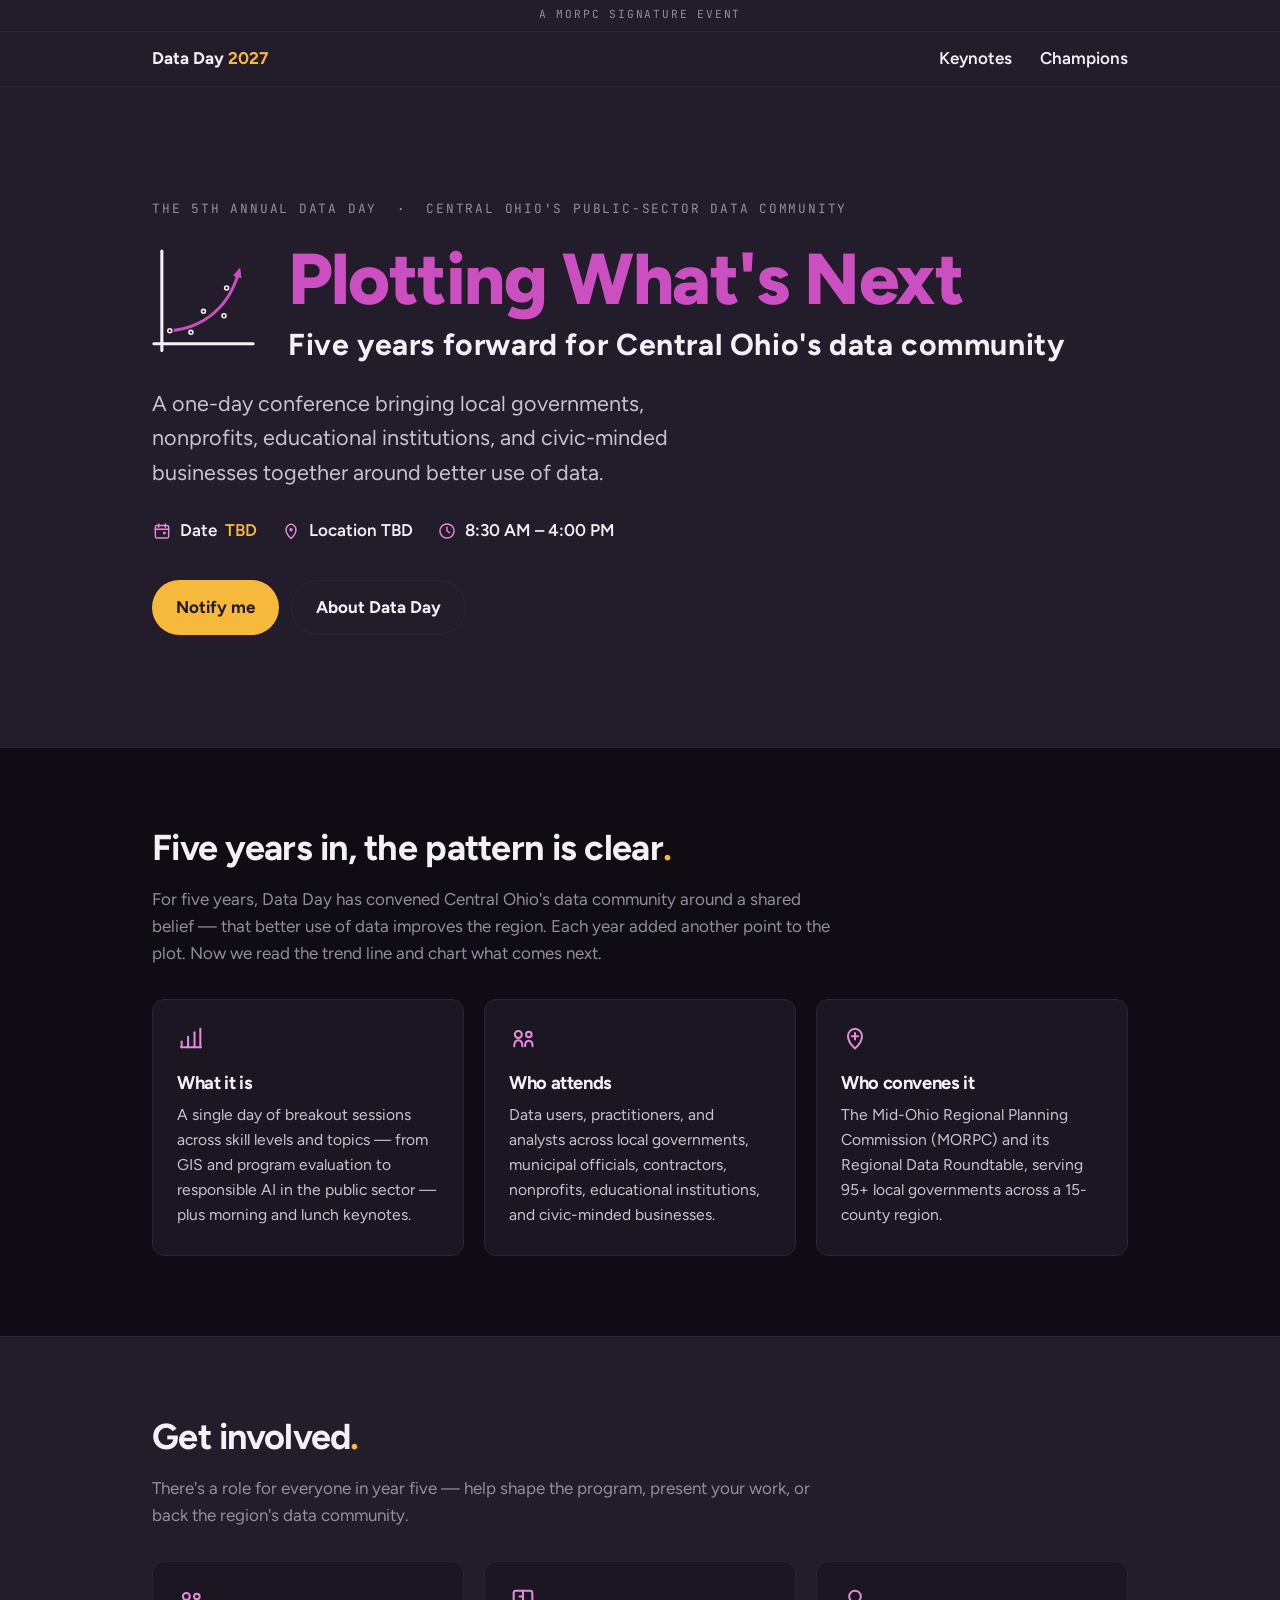
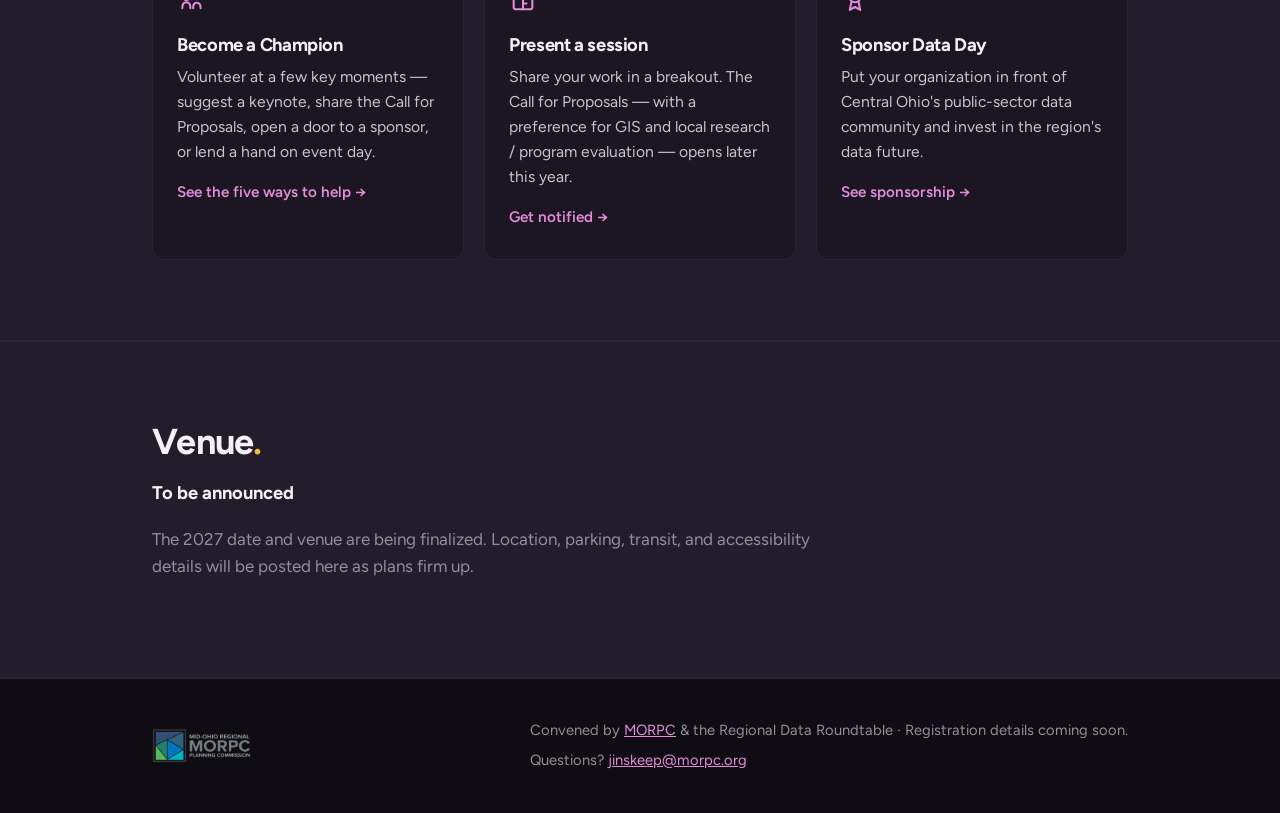
==== docs/index.html @ 584846cb "Add Sponsors page to the website New docs/sponsors.html: why sponsor, a "packages being finalized" c" ====
<!DOCTYPE html>
<html lang="en">
<head>
  <meta charset="utf-8">
  <meta name="viewport" content="width=device-width, initial-scale=1">
  <title>Data Day 2027 — Plotting What's Next</title>
  <meta name="description" content="Data Day 2027: the 5th annual conference for Central Ohio's public-sector data community. Date and venue to be announced. Convened by MORPC and the Regional Data Roundtable.">
  <meta name="theme-color" content="#221C2B">
  <link rel="icon" href="assets/favicon.svg" type="image/svg+xml">

  <!-- Open Graph (image TBD — swap in the save-the-date graphic once built) -->
  <meta property="og:type" content="website">
  <meta property="og:title" content="Data Day 2027 — Plotting What's Next">
  <meta property="og:description" content="The 5th annual Data Day. Date & venue to be announced.">

  <link rel="preconnect" href="https://fonts.googleapis.com">
  <link rel="preconnect" href="https://fonts.gstatic.com" crossorigin>
  <link href="https://fonts.googleapis.com/css2?family=Figtree:wght@400;500;600;700;800&family=JetBrains+Mono:wght@400;500&display=swap" rel="stylesheet">
  <link rel="stylesheet" href="styles.css">
</head>
<body>
  <a class="skip-link" href="#about">Skip to content</a>

  <!-- MORPC signature strip -->
  <div class="sig-strip">
    <div class="wrap">
      <a href="https://www.morpc.org" target="_blank" rel="noopener">A MORPC Signature Event</a>
    </div>
  </div>

  <!-- ============================ TOP NAV ============================ -->
  <header class="topbar">
    <div class="wrap">
      <a class="topbar__brand" href="index.html">
        <span>Data Day <b>2027</b></span>
      </a>
      <nav class="topbar__nav" aria-label="Primary">
        <a href="keynote.html">Keynotes</a>
        <a href="champions.html">Champions</a>
      </nav>
    </div>
  </header>

  <!-- ============================ HERO ============================ -->
  <header class="hero">
    <div class="wrap">
      <p class="eyebrow">The 5th Annual Data Day &nbsp;·&nbsp; Central Ohio's public-sector data community</p>

      <div class="hero__lockup">
      <!-- Trend Mark (white axes + magenta arrow) -->
      <svg class="hero__mark" viewBox="165 113 490 490" role="img" aria-label="Data Day trend mark" style="color:#F5F0F7">
        <path d="M 173.99191,559.10665 H 641.5168" fill="none" stroke="currentColor" stroke-width="14.4" stroke-linecap="round"/>
        <path d="m 211.37723,123.12357 v 467.5249" fill="none" stroke="currentColor" stroke-width="14.4" stroke-linecap="round"/>
        <circle cx="248.69173" cy="498.01663" r="9.2476263" fill="none" stroke="currentColor" stroke-width="7.42475"/>
        <circle cx="348.375" cy="505.53125" r="9.2476263" fill="none" stroke="currentColor" stroke-width="7.42475"/>
        <circle cx="407.53125" cy="406.77148" r="9.2476263" fill="none" stroke="currentColor" stroke-width="7.42475"/>
        <circle cx="504.25195" cy="427.41211" r="9.2476263" fill="none" stroke="currentColor" stroke-width="7.42475"/>
        <circle cx="516.61914" cy="296.58984" r="9.2476263" fill="none" stroke="currentColor" stroke-width="7.42475"/>
        <path transform="translate(0.13638047,-0.05627852)" fill="#CB4FC0" d="M 576.82651 204.18714 A 3.6003599 3.6003599 0 0 0 575.09799 205.31214 L 549.66245 235.31018 A 3.6003599 3.6003599 0 0 0 551.37534 241.08558 L 559.21909 243.43714 C 519.67073 364.08588 444.71797 425.09234 378.71128 456.52893 C 328.57672 480.40621 284.06451 486.94206 264.28354 488.74183 C 266.26284 491.02009 267.46909 493.9852 267.46909 497.21253 C 267.46909 499.28394 266.97063 501.24655 266.09214 502.98987 C 287.35294 500.99257 333.42188 494.04738 384.90268 469.52893 C 453.71797 436.75471 532.23539 372.19244 573.01206 247.56995 L 581.1937 250.02308 A 3.6003599 3.6003599 0 0 0 585.80503 246.17151 L 581.42026 207.23792 A 3.6003599 3.6003599 0 0 0 578.89096 204.1969 A 3.6003599 3.6003599 0 0 0 576.82651 204.18714 z"/>
      </svg>

      <h1>Plotting What's Next<span class="sub">Five years forward for Central Ohio's data community</span></h1>
      </div>

      <p class="lede">A one-day conference bringing local governments, nonprofits, educational institutions, and civic-minded businesses together around better use of data.</p>

      <ul class="facts">
        <li>
          <svg viewBox="0 0 24 24" fill="none" stroke="currentColor" stroke-width="1.75" stroke-linecap="round" stroke-linejoin="round" aria-hidden="true">
            <rect x="4" y="5.5" width="16" height="15" rx="2"/><path d="M4 10H20"/><path d="M8 3.5V7.5"/><path d="M16 3.5V7.5"/><rect x="13.3" y="13" width="3" height="3" rx="0.6" fill="currentColor" stroke="none"/>
          </svg>
          Date <span class="num">TBD</span>
        </li>
        <li>
          <svg viewBox="0 0 24 24" fill="none" stroke="currentColor" stroke-width="1.75" stroke-linecap="round" stroke-linejoin="round" aria-hidden="true">
            <path d="M12 21C12 21 6 15.5 6 10.5C6 6.9 8.9 4 12 4C15.1 4 18 6.9 18 10.5C18 15.5 12 21 12 21Z"/><circle cx="12" cy="10.5" r="2" fill="currentColor" stroke="none"/>
          </svg>
          Location TBD
        </li>
        <li>
          <svg viewBox="0 0 24 24" fill="none" stroke="currentColor" stroke-width="1.75" stroke-linecap="round" stroke-linejoin="round" aria-hidden="true">
            <circle cx="12" cy="12" r="8.5"/><path d="M12 7.5V12L15 14"/>
          </svg>
          8:30&nbsp;AM&nbsp;–&nbsp;4:00&nbsp;PM
        </li>
      </ul>

      <div class="cta">
        <a class="btn btn-primary" href="mailto:jinskeep@morpc.org?subject=Notify%20me%20about%20Data%20Day%202027">Notify me</a>
        <a class="btn btn-ghost" href="#about">About Data Day</a>
      </div>
    </div>
  </header>

  <!-- ============================ ABOUT ============================ -->
  <section id="about">
    <div class="wrap">
      <h2>Five years in, the pattern is clear<span class="tick">.</span></h2>
      <p class="muted" style="max-width:62ch;">For five years, Data Day has convened Central Ohio's data community around a shared belief — that better use of data improves the region. Each year added another point to the plot. Now we read the trend line and chart what comes next.</p>

      <div class="grid cols-3" style="margin-top:2rem;">
        <article class="card">
          <svg viewBox="0 0 24 24" fill="none" stroke="currentColor" stroke-width="1.75" stroke-linecap="round" stroke-linejoin="round" aria-hidden="true">
            <path d="M4 20V15"/><path d="M9.5 20V11"/><path d="M15 20V7"/><path d="M20 20V4"/><path d="M3.5 20H20.5"/>
          </svg>
          <h3>What it is</h3>
          <p>A single day of breakout sessions across skill levels and topics — from GIS and program evaluation to responsible AI in the public sector — plus morning and lunch keynotes.</p>
        </article>
        <article class="card">
          <svg viewBox="0 0 24 24" fill="none" stroke="currentColor" stroke-width="1.75" stroke-linecap="round" stroke-linejoin="round" aria-hidden="true">
            <path d="M4.5 19C4.5 15.7 6 14 8 14C10 14 11.5 15.7 11.5 19"/><path d="M13.8 19C13.8 16 15.2 14.4 17 14.4C18.8 14.4 20.2 16 20.2 19"/><circle cx="8" cy="9" r="3"/><circle cx="17" cy="9" r="2.4"/>
          </svg>
          <h3>Who attends</h3>
          <p>Data users, practitioners, and analysts across local governments, municipal officials, contractors, nonprofits, educational institutions, and civic-minded businesses.</p>
        </article>
        <article class="card">
          <svg viewBox="0 0 24 24" fill="none" stroke="currentColor" stroke-width="1.75" stroke-linecap="round" stroke-linejoin="round" aria-hidden="true">
            <path d="M12 21C12 21 6 15.5 6 10.5C6 6.9 8.9 4 12 4C15.1 4 18 6.9 18 10.5C18 15.5 12 21 12 21Z"/><path d="M9.3 10.5H14.7"/><path d="M12 7.8V13.2"/>
          </svg>
          <h3>Who convenes it</h3>
          <p>The Mid-Ohio Regional Planning Commission (MORPC) and its Regional Data Roundtable, serving 95+ local governments across a 15-county region.</p>
        </article>
      </div>
    </div>
  </section>

  <!-- ============================ GET INVOLVED ============================ -->
  <section id="get-involved" class="venue">
    <div class="wrap">
      <h2>Get involved<span class="tick">.</span></h2>
      <p class="muted" style="max-width:60ch;">There's a role for everyone in year five — help shape the program, present your work, or back the region's data community.</p>

      <div class="grid cols-3" style="margin-top:2rem;">
        <a class="card card--link" href="champions.html">
          <svg viewBox="0 0 24 24" fill="none" stroke="currentColor" stroke-width="1.75" stroke-linecap="round" stroke-linejoin="round" aria-hidden="true"><path d="M4.5 19C4.5 15.7 6 14 8 14C10 14 11.5 15.7 11.5 19"/><path d="M13.8 19C13.8 16 15.2 14.4 17 14.4C18.8 14.4 20.2 16 20.2 19"/><circle cx="8" cy="9" r="3"/><circle cx="17" cy="9" r="2.4"/></svg>
          <h3>Become a Champion</h3>
          <p>Volunteer at a few key moments — suggest a keynote, share the Call for Proposals, open a door to a sponsor, or lend a hand on event day.</p>
          <span class="card__more">See the five ways to help &rarr;</span>
        </a>

        <a class="card card--link" href="mailto:jinskeep@morpc.org?subject=Data%20Day%202027%20Call%20for%20Proposals">
          <svg viewBox="0 0 24 24" fill="none" stroke="currentColor" stroke-width="1.75" stroke-linecap="round" stroke-linejoin="round" aria-hidden="true"><rect x="4" y="4" width="16" height="16" rx="2"/><path d="M12 4V20"/><path d="M9 9H12"/><path d="M12 15H15"/></svg>
          <h3>Present a session</h3>
          <p>Share your work in a breakout. The Call for Proposals — with a preference for GIS and local research / program evaluation — opens later this year.</p>
          <span class="card__more">Get notified &rarr;</span>
        </a>

        <a class="card card--link" href="sponsors.html">
          <svg viewBox="0 0 24 24" fill="none" stroke="currentColor" stroke-width="1.75" stroke-linecap="round" stroke-linejoin="round" aria-hidden="true"><path d="M9 13.5L7.5 20.5L12 18L16.5 20.5L15 13.5"/><circle cx="12" cy="9" r="5"/></svg>
          <h3>Sponsor Data Day</h3>
          <p>Put your organization in front of Central Ohio's public-sector data community and invest in the region's data future.</p>
          <span class="card__more">See sponsorship &rarr;</span>
        </a>
      </div>
    </div>
  </section>

  <!-- ============================ VENUE ============================ -->
  <section id="venue" class="venue">
    <div class="wrap">
      <h2>Venue<span class="tick">.</span></h2>
      <p style="font-weight:700; font-size:1.15rem; margin:0;">To be announced</p>
      <p class="muted" style="max-width:60ch;">The 2027 date and venue are being finalized. Location, parking, transit, and accessibility details will be posted here as plans firm up.</p>
    </div>
  </section>

  <!-- ============================ FOOTER ============================ -->
  <footer>
    <div class="wrap">
      <a class="footer__morpc" href="https://www.morpc.org" target="_blank" rel="noopener" aria-label="Mid-Ohio Regional Planning Commission — morpc.org (opens in a new tab)">
        <img src="assets/morpc-logo.png" alt="Mid-Ohio Regional Planning Commission (MORPC)">
      </a>
      <div class="footer__text">
        <p>Convened by <a href="https://www.morpc.org" target="_blank" rel="noopener">MORPC</a> &amp; the Regional Data Roundtable · Registration details coming soon.</p>
        <p>Questions? <a href="mailto:jinskeep@morpc.org">jinskeep@morpc.org</a></p>
      </div>
    </div>
  </footer>
</body>
</html>
---- docs/styles.css ----
/* ==========================================================================
   Data Day 2027 — site styles
   Dark-first, mobile-first. Design tokens synced from ../Design/palette.css
   (kept inline here so GitHub Pages serves everything from /docs).
   ========================================================================== */

:root {
  /* Signal Magenta (hero) */
  --dd-magenta-300: #E48CDA;
  --dd-magenta-500: #CB4FC0;
  --dd-magenta-600: #7A2F71;
  /* Route Indigo (secondary) */
  --dd-indigo-300: #9C8FE0;
  --dd-indigo-500: #6153C4;
  /* Plot Gold (accent / forward motion) */
  --dd-gold-500: #F6B93B;
  --dd-gold-600: #B8790F;
  /* Neutrals / surfaces */
  --dd-cloud: #F5F0F7;
  --dd-mist: #948DA0;
  --dd-surface: #4A3F5C;
  --dd-ink-void: #221C2B;
  --dd-page: #0F0C13;
  --dd-card: #1B1622;
  --dd-border: #2B2434;

  /* semantic aliases */
  --bg: var(--dd-page);
  --fg: var(--dd-cloud);
  --fg-muted: var(--dd-mist);
  --accent: var(--dd-gold-500);
  --hero: var(--dd-magenta-500);
  --link: var(--dd-magenta-300);

  --maxw: 68rem;
  --pad: clamp(1.25rem, 5vw, 3.5rem);
  --radius: 12px;
  --font: 'Figtree', system-ui, -apple-system, 'Segoe UI', Roboto, sans-serif;
}

* { box-sizing: border-box; }

html { scroll-behavior: smooth; }

body {
  margin: 0;
  background: var(--bg);
  color: var(--fg);
  font-family: var(--font);
  font-size: 1.0625rem;
  line-height: 1.6;
  -webkit-font-smoothing: antialiased;
}

h1, h2, h3 { line-height: 1.1; letter-spacing: -0.02em; margin: 0 0 0.5em; }

a { color: var(--link); }

img, svg { max-width: 100%; }

/* Skip link for keyboard users */
.skip-link {
  position: absolute; left: -999px; top: 0;
  background: var(--dd-gold-500); color: var(--dd-ink-void);
  padding: 0.5rem 1rem; border-radius: 0 0 8px 0; font-weight: 700; z-index: 10;
}
.skip-link:focus { left: 0; }

.wrap { width: 100%; max-width: var(--maxw); margin-inline: auto; padding-inline: var(--pad); }

/* ---- Buttons ---- */
.btn {
  display: inline-flex; align-items: center; gap: 0.5rem;
  font-weight: 700; text-decoration: none; border-radius: 999px;
  padding: 0.8rem 1.5rem; transition: transform .12s ease, filter .12s ease;
}
.btn:hover { transform: translateY(-1px); filter: brightness(1.05); }
.btn-primary { background: var(--dd-gold-500); color: var(--dd-ink-void); } /* AAA on dark */
.btn-ghost {
  background: transparent; color: var(--fg);
  border: 1.5px solid var(--dd-border);
}

/* ---- MORPC signature strip (above nav) ---- */
.sig-strip { background: var(--dd-ink-void); border-bottom: 1px solid var(--dd-border); }
.sig-strip .wrap { display: flex; justify-content: center; padding-block: 0.4rem; }
.sig-strip a, .sig-strip span {
  font-family: 'JetBrains Mono', ui-monospace, monospace;
  font-size: 0.7rem; letter-spacing: 0.16em; text-transform: uppercase;
  color: var(--dd-mist); text-decoration: none;
}
.sig-strip a:hover { color: var(--dd-magenta-300); }

/* ---- Top nav ---- */
.topbar { background: var(--dd-ink-void); border-bottom: 1px solid var(--dd-border); }
.topbar .wrap { display: flex; align-items: center; justify-content: space-between; padding-block: 0.85rem; }
.topbar__brand { display: flex; align-items: center; gap: 0.6rem; color: var(--fg); text-decoration: none; font-weight: 700; }
.topbar__brand b { color: var(--dd-gold-500); }
.topbar__nav { display: flex; gap: clamp(1rem, 3vw, 1.75rem); }
.topbar__nav a { color: var(--fg); text-decoration: none; font-weight: 600; }
.topbar__nav a:hover, .topbar__nav a[aria-current="page"] { color: var(--dd-magenta-300); }

/* ---- Hero ---- */
.hero {
  background: var(--dd-ink-void);
  border-bottom: 1px solid var(--dd-border);
  padding-block: clamp(3.5rem, 10vw, 7rem);
}
.hero .eyebrow {
  font-family: 'JetBrains Mono', ui-monospace, monospace;
  font-size: 0.8rem; letter-spacing: 0.14em; text-transform: uppercase;
  color: var(--dd-mist); margin: 0 0 1.25rem;
}
.hero__mark { width: clamp(64px, 12vw, 104px); height: auto; margin-bottom: 1.5rem; }
/* Mark + title share one row (horizontal lockup) */
.hero__lockup { display: flex; align-items: center; gap: clamp(1rem, 3vw, 2rem); }
.hero__lockup .hero__mark { margin-bottom: 0; flex: none; }
.hero__lockup h1 { flex: 1 1 auto; min-width: 0; }
.hero h1 {
  font-size: clamp(2.5rem, 8vw, 4.5rem); font-weight: 800; margin: 0;
  color: var(--hero);
}
.hero h1 .sub { display: block; color: var(--fg); font-size: 0.42em; font-weight: 700; letter-spacing: 0.02em; margin-top: 0.6rem; }
.hero .lede { font-size: clamp(1.05rem, 2.5vw, 1.35rem); color: #C9C2D1; max-width: 42ch; margin: 1.5rem 0 0; }
.hero .facts { display: flex; flex-wrap: wrap; gap: 0.6rem 1.5rem; margin: 1.75rem 0 0; padding: 0; list-style: none; }
.hero .facts li { display: flex; align-items: center; gap: 0.5rem; font-weight: 600; }
.hero .facts .num { color: var(--dd-gold-500); }
.hero .facts svg { width: 20px; height: 20px; color: var(--dd-magenta-300); flex: none; }
.hero .cta { display: flex; flex-wrap: wrap; gap: 0.75rem; margin-top: 2.25rem; }

/* ---- Sections ---- */
section { padding-block: clamp(3rem, 8vw, 5rem); }
section h2 { font-size: clamp(1.6rem, 4vw, 2.25rem); color: var(--fg); }
section h2 .tick { color: var(--dd-gold-500); }
.muted { color: var(--fg-muted); }
.grid { display: grid; gap: 1.25rem; grid-template-columns: 1fr; }
@media (min-width: 40rem) { .grid.cols-3 { grid-template-columns: repeat(3, 1fr); } }
.grid.auto { grid-template-columns: repeat(auto-fit, minmax(15rem, 1fr)); }

.card {
  background: var(--dd-card); border: 1px solid var(--dd-border);
  border-radius: var(--radius); padding: 1.5rem 1.5rem 1.75rem;
}
.card svg { width: 28px; height: 28px; color: var(--dd-magenta-300); margin-bottom: 0.75rem; }
.card h3 { font-size: 1.15rem; color: var(--fg); }
.card p { margin: 0; color: #C9C2D1; font-size: 0.98rem; }
.card .meta { margin-top: 0.9rem; font-family: 'JetBrains Mono', ui-monospace, monospace; font-size: 0.78rem; color: var(--dd-mist); }

/* Whole-card links (Get involved) */
.card--link { text-decoration: none; color: inherit; display: block; transition: border-color .12s ease, transform .12s ease; }
.card--link:hover { border-color: var(--dd-magenta-500); transform: translateY(-2px); }
.card__more { display: inline-block; margin-top: 1rem; color: var(--dd-magenta-300); font-weight: 600; font-size: 0.95rem; }
.card--link:hover .card__more { color: var(--dd-magenta-500); }

/* ---- Ways to help: per-way key/value meta ---- */
.way ul { margin: 0 0 0.5rem; padding-left: 1.15rem; color: #C9C2D1; }
.way ul li { margin-bottom: 0.35rem; }
.way ul li::marker { color: var(--dd-magenta-300); }
.kv { margin: 1.1rem 0 0; }
.kv > div { display: grid; grid-template-columns: 6.5rem 1fr; gap: 0.15rem 0.9rem; padding: 0.5rem 0; border-top: 1px solid var(--dd-border); }
.kv dt { font-family: 'JetBrains Mono', ui-monospace, monospace; font-size: 0.68rem; text-transform: uppercase; letter-spacing: 0.08em; color: var(--dd-mist); padding-top: 0.15rem; }
.kv dd { margin: 0; color: #C9C2D1; font-size: 0.95rem; }

/* ---- FAQ ---- */
.faq { margin: 1rem 0 2.5rem; max-width: 74ch; }
.faq__item + .faq__item { margin-top: 1.6rem; padding-top: 1.6rem; border-top: 1px solid var(--dd-border); }
.faq__q { font-size: 1.1rem; color: var(--fg); margin: 0 0 0.5rem; }
.faq__a { margin: 0; color: #C9C2D1; }

/* ---- Sponsor wall (placeholder slots until logos sign on) ---- */
.sponsor-wall { display: grid; grid-template-columns: repeat(2, 1fr); gap: 1rem; margin-top: 1.75rem; }
@media (min-width: 40rem) { .sponsor-wall { grid-template-columns: repeat(4, 1fr); } }
.sponsor-slot {
  display: flex; align-items: center; justify-content: center; text-align: center;
  min-height: 96px; padding: 1rem;
  border: 1px dashed var(--dd-border); border-radius: var(--radius);
  background: var(--dd-card);
  color: var(--dd-mist); font-size: 0.85rem; font-weight: 600;
}

/* ---- Venue ---- */
.venue { background: var(--dd-ink-void); border-block: 1px solid var(--dd-border); }
.venue address { font-style: normal; color: #C9C2D1; margin: 0.5rem 0 1.25rem; }

/* ---- Footer ---- */
footer { padding-block: 2.5rem; border-top: 1px solid var(--dd-border); }
footer .wrap { display: flex; flex-wrap: wrap; gap: 1.5rem 2rem; justify-content: space-between; align-items: center; }
footer p { margin: 0; color: var(--fg-muted); font-size: 0.92rem; }
footer a { color: var(--link); }
.footer__morpc { display: inline-flex; flex: none; }
.footer__morpc img { width: 100px; height: auto; }
.footer__text { display: flex; flex-direction: column; gap: 0.4rem; }

/* Respect reduced motion */
@media (prefers-reduced-motion: reduce) {
  html { scroll-behavior: auto; }
  .btn { transition: none; }
}
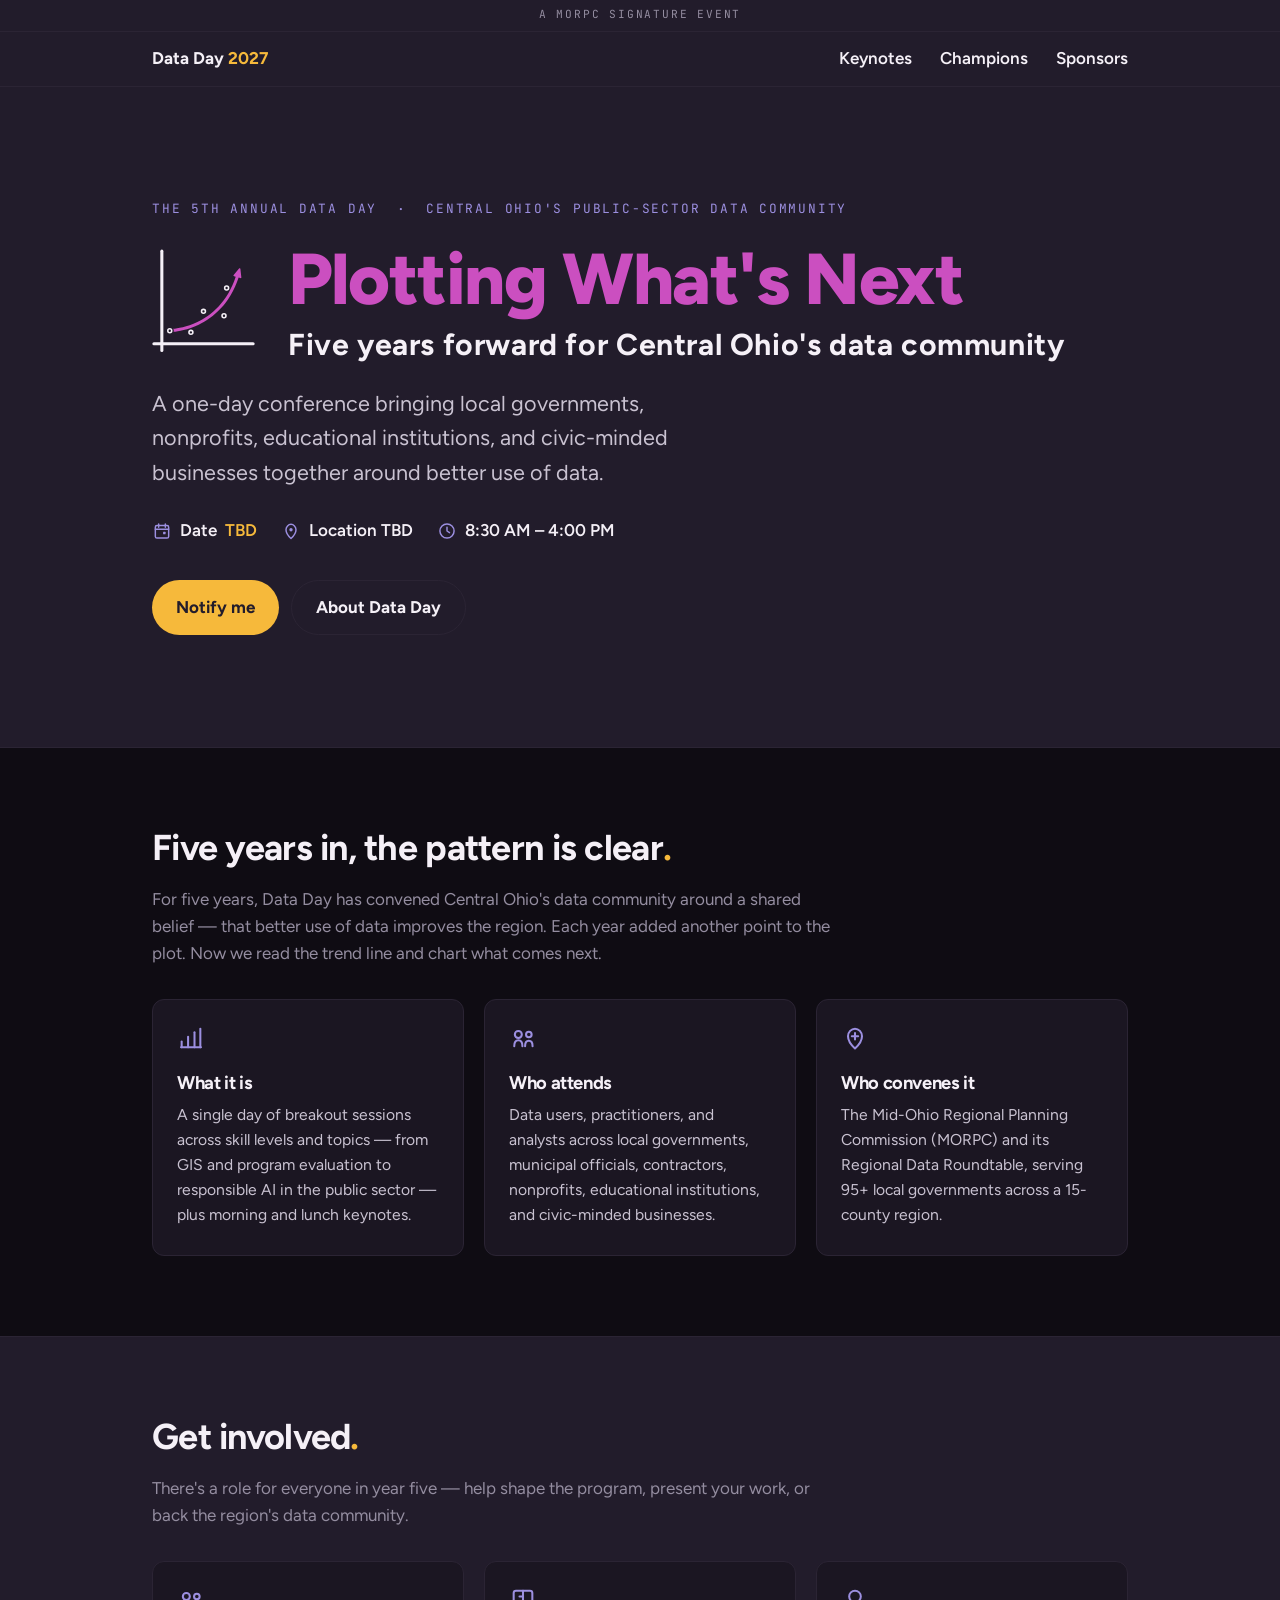
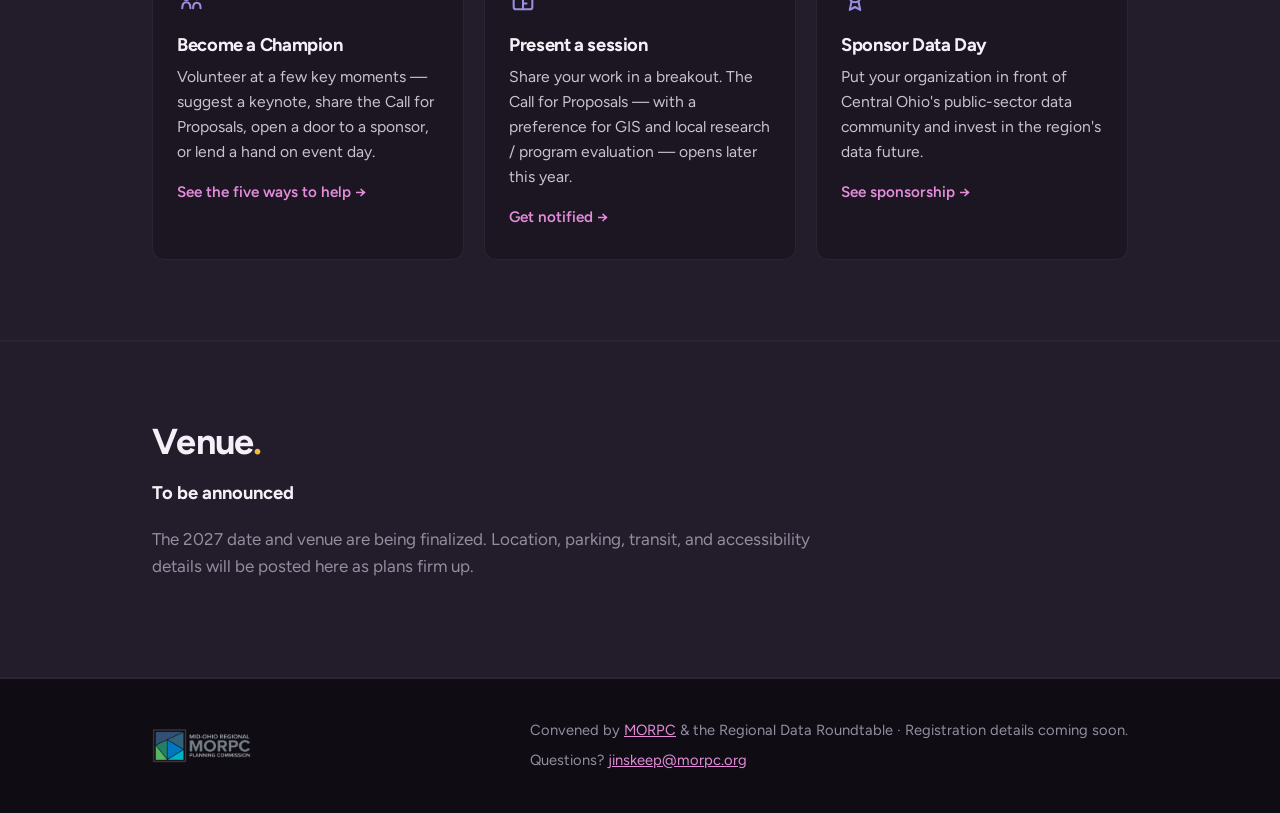
==== commit dd443347: "Add Sponsors to nav; incorporate indigo accents Add a "Sponsors" link to the top nav on every page (" ====
--- a/docs/index.html
+++ b/docs/index.html
@@ -37,6 +37,7 @@
       <nav class="topbar__nav" aria-label="Primary">
         <a href="keynote.html">Keynotes</a>
         <a href="champions.html">Champions</a>
+        <a href="sponsors.html">Sponsors</a>
       </nav>
     </div>
   </header>
--- a/docs/styles.css
+++ b/docs/styles.css
@@ -93,8 +93,8 @@
 
 /* ---- Top nav ---- */
 .topbar { background: var(--dd-ink-void); border-bottom: 1px solid var(--dd-border); }
-.topbar .wrap { display: flex; align-items: center; justify-content: space-between; padding-block: 0.85rem; }
-.topbar__brand { display: flex; align-items: center; gap: 0.6rem; color: var(--fg); text-decoration: none; font-weight: 700; }
+.topbar .wrap { display: flex; align-items: center; justify-content: space-between; flex-wrap: wrap; gap: 0.35rem 1.25rem; padding-block: 0.85rem; }
+.topbar__brand { display: flex; align-items: center; gap: 0.6rem; color: var(--fg); text-decoration: none; font-weight: 700; white-space: nowrap; }
 .topbar__brand b { color: var(--dd-gold-500); }
 .topbar__nav { display: flex; gap: clamp(1rem, 3vw, 1.75rem); }
 .topbar__nav a { color: var(--fg); text-decoration: none; font-weight: 600; }
@@ -109,7 +109,7 @@
 .hero .eyebrow {
   font-family: 'JetBrains Mono', ui-monospace, monospace;
   font-size: 0.8rem; letter-spacing: 0.14em; text-transform: uppercase;
-  color: var(--dd-mist); margin: 0 0 1.25rem;
+  color: var(--dd-indigo-300); margin: 0 0 1.25rem;
 }
 .hero__mark { width: clamp(64px, 12vw, 104px); height: auto; margin-bottom: 1.5rem; }
 /* Mark + title share one row (horizontal lockup) */
@@ -125,7 +125,7 @@
 .hero .facts { display: flex; flex-wrap: wrap; gap: 0.6rem 1.5rem; margin: 1.75rem 0 0; padding: 0; list-style: none; }
 .hero .facts li { display: flex; align-items: center; gap: 0.5rem; font-weight: 600; }
 .hero .facts .num { color: var(--dd-gold-500); }
-.hero .facts svg { width: 20px; height: 20px; color: var(--dd-magenta-300); flex: none; }
+.hero .facts svg { width: 20px; height: 20px; color: var(--dd-indigo-300); flex: none; }
 .hero .cta { display: flex; flex-wrap: wrap; gap: 0.75rem; margin-top: 2.25rem; }
 
 /* ---- Sections ---- */
@@ -141,7 +141,7 @@
   background: var(--dd-card); border: 1px solid var(--dd-border);
   border-radius: var(--radius); padding: 1.5rem 1.5rem 1.75rem;
 }
-.card svg { width: 28px; height: 28px; color: var(--dd-magenta-300); margin-bottom: 0.75rem; }
+.card svg { width: 28px; height: 28px; color: var(--dd-indigo-300); margin-bottom: 0.75rem; }
 .card h3 { font-size: 1.15rem; color: var(--fg); }
 .card p { margin: 0; color: #C9C2D1; font-size: 0.98rem; }
 .card .meta { margin-top: 0.9rem; font-family: 'JetBrains Mono', ui-monospace, monospace; font-size: 0.78rem; color: var(--dd-mist); }
@@ -155,10 +155,10 @@
 /* ---- Ways to help: per-way key/value meta ---- */
 .way ul { margin: 0 0 0.5rem; padding-left: 1.15rem; color: #C9C2D1; }
 .way ul li { margin-bottom: 0.35rem; }
-.way ul li::marker { color: var(--dd-magenta-300); }
+.way ul li::marker { color: var(--dd-indigo-300); }
 .kv { margin: 1.1rem 0 0; }
 .kv > div { display: grid; grid-template-columns: 6.5rem 1fr; gap: 0.15rem 0.9rem; padding: 0.5rem 0; border-top: 1px solid var(--dd-border); }
-.kv dt { font-family: 'JetBrains Mono', ui-monospace, monospace; font-size: 0.68rem; text-transform: uppercase; letter-spacing: 0.08em; color: var(--dd-mist); padding-top: 0.15rem; }
+.kv dt { font-family: 'JetBrains Mono', ui-monospace, monospace; font-size: 0.68rem; text-transform: uppercase; letter-spacing: 0.08em; color: var(--dd-indigo-300); padding-top: 0.15rem; }
 .kv dd { margin: 0; color: #C9C2D1; font-size: 0.95rem; }
 
 /* ---- FAQ ---- */
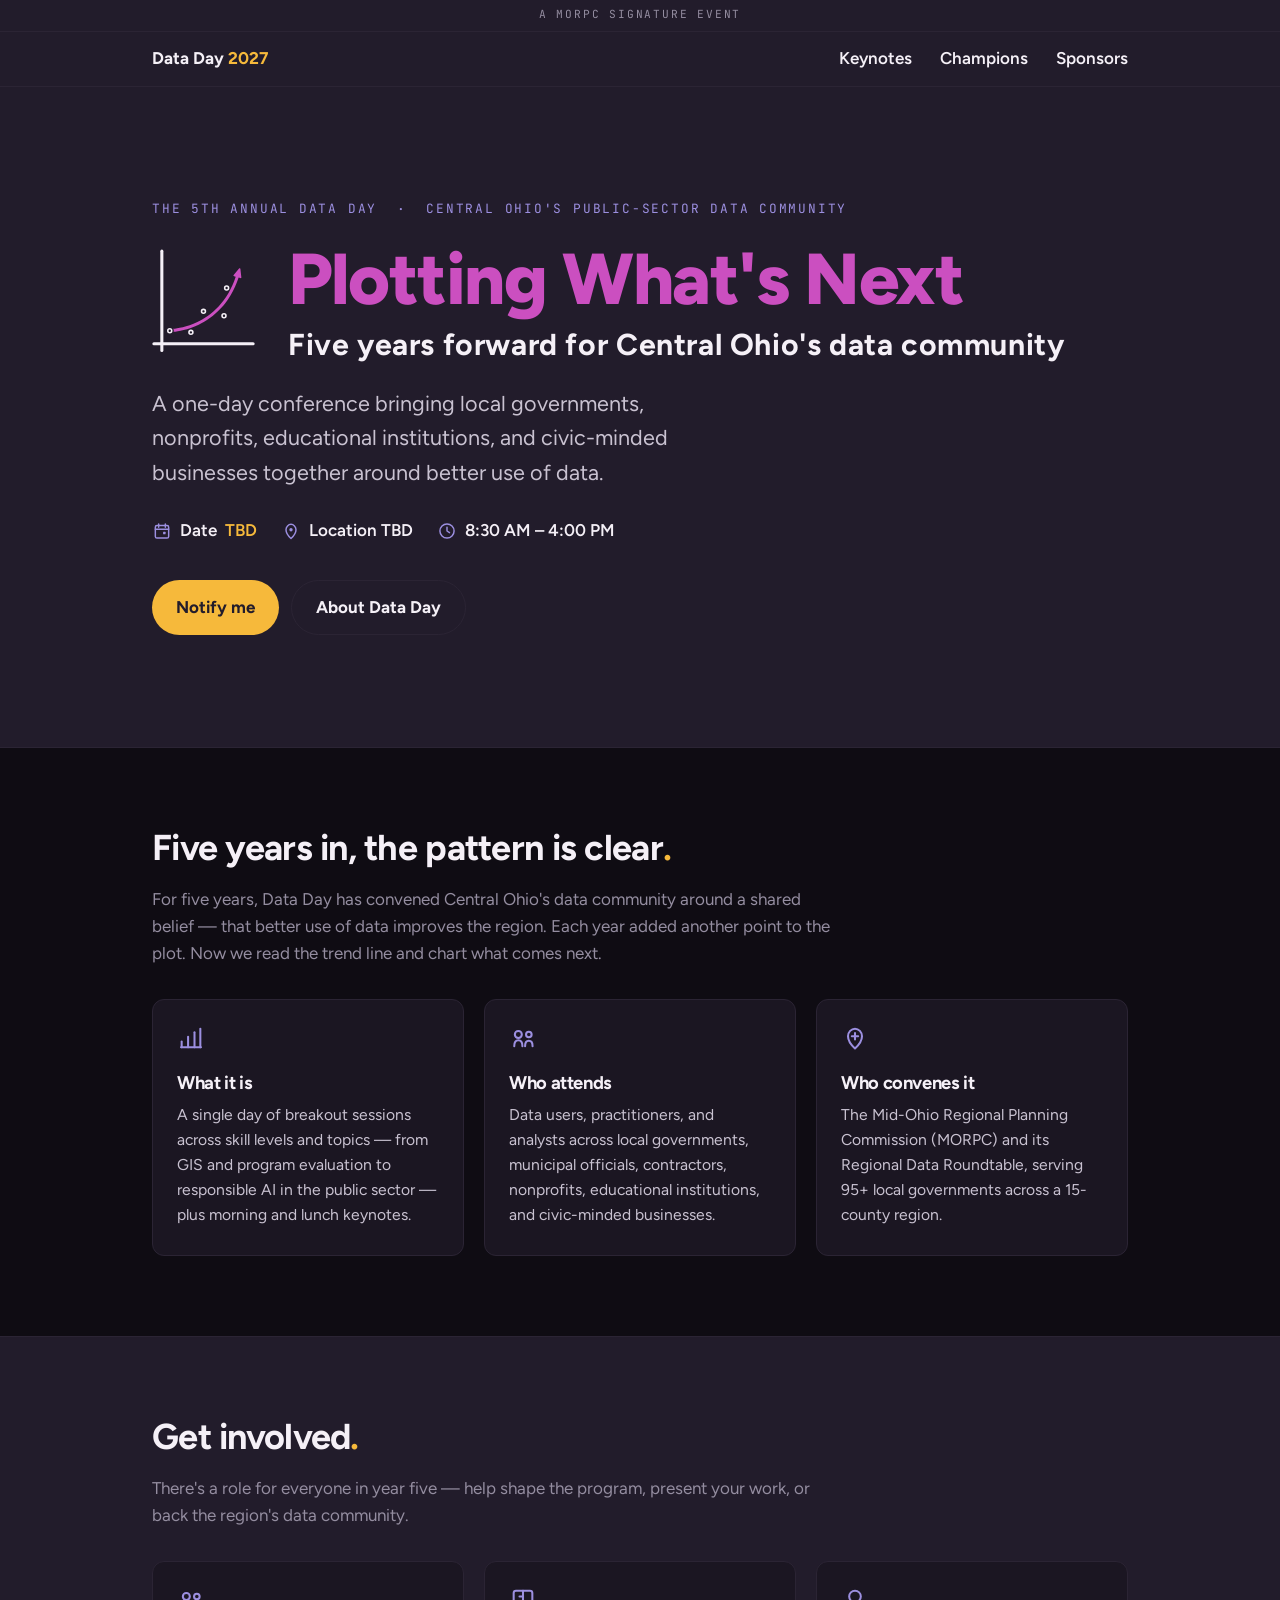
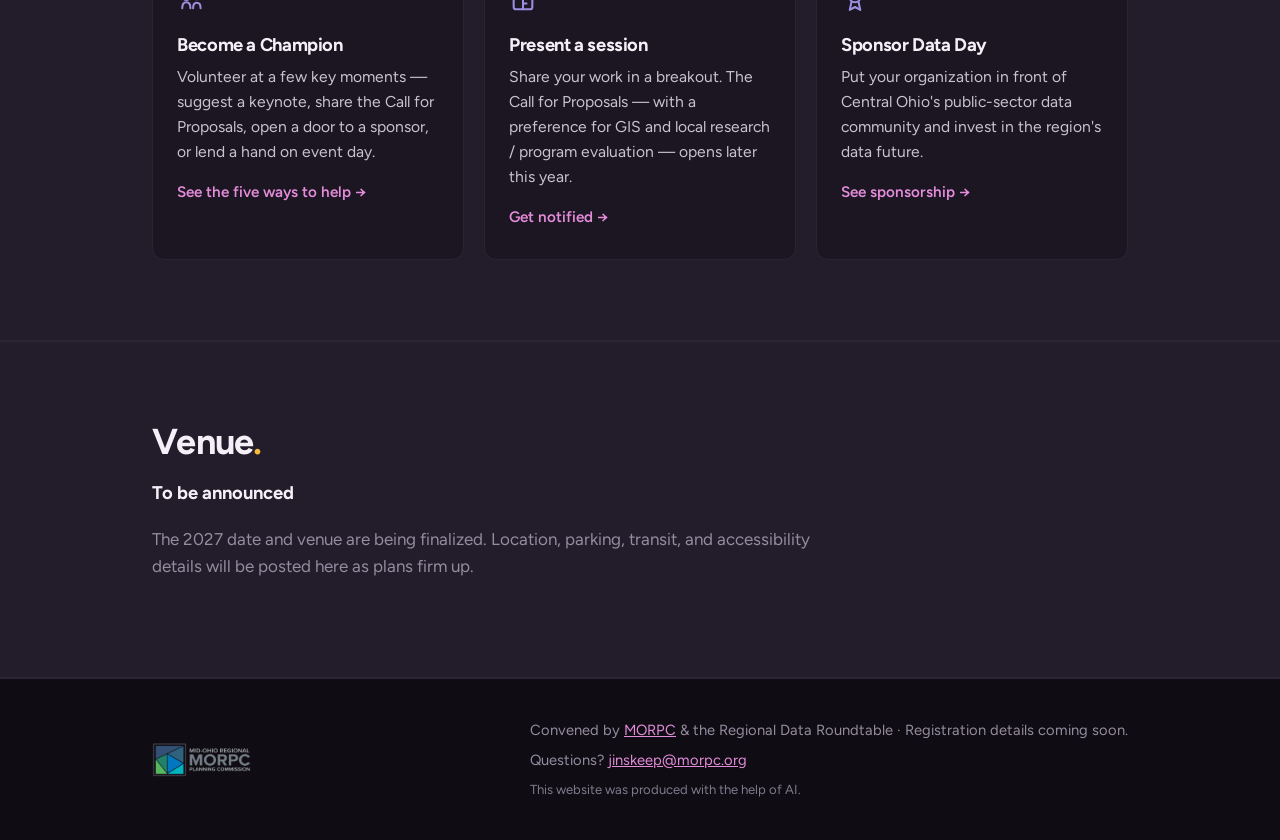
==== commit e389f33e: "Add AI-assistance note to the site footer Note in every page footer that the website was produced wi" ====
--- a/docs/index.html
+++ b/docs/index.html
@@ -174,6 +174,7 @@
       <div class="footer__text">
         <p>Convened by <a href="https://www.morpc.org" target="_blank" rel="noopener">MORPC</a> &amp; the Regional Data Roundtable · Registration details coming soon.</p>
         <p>Questions? <a href="mailto:jinskeep@morpc.org">jinskeep@morpc.org</a></p>
+        <p style="font-size:0.82rem; opacity:0.85;">This website was produced with the help of AI.</p>
       </div>
     </div>
   </footer>
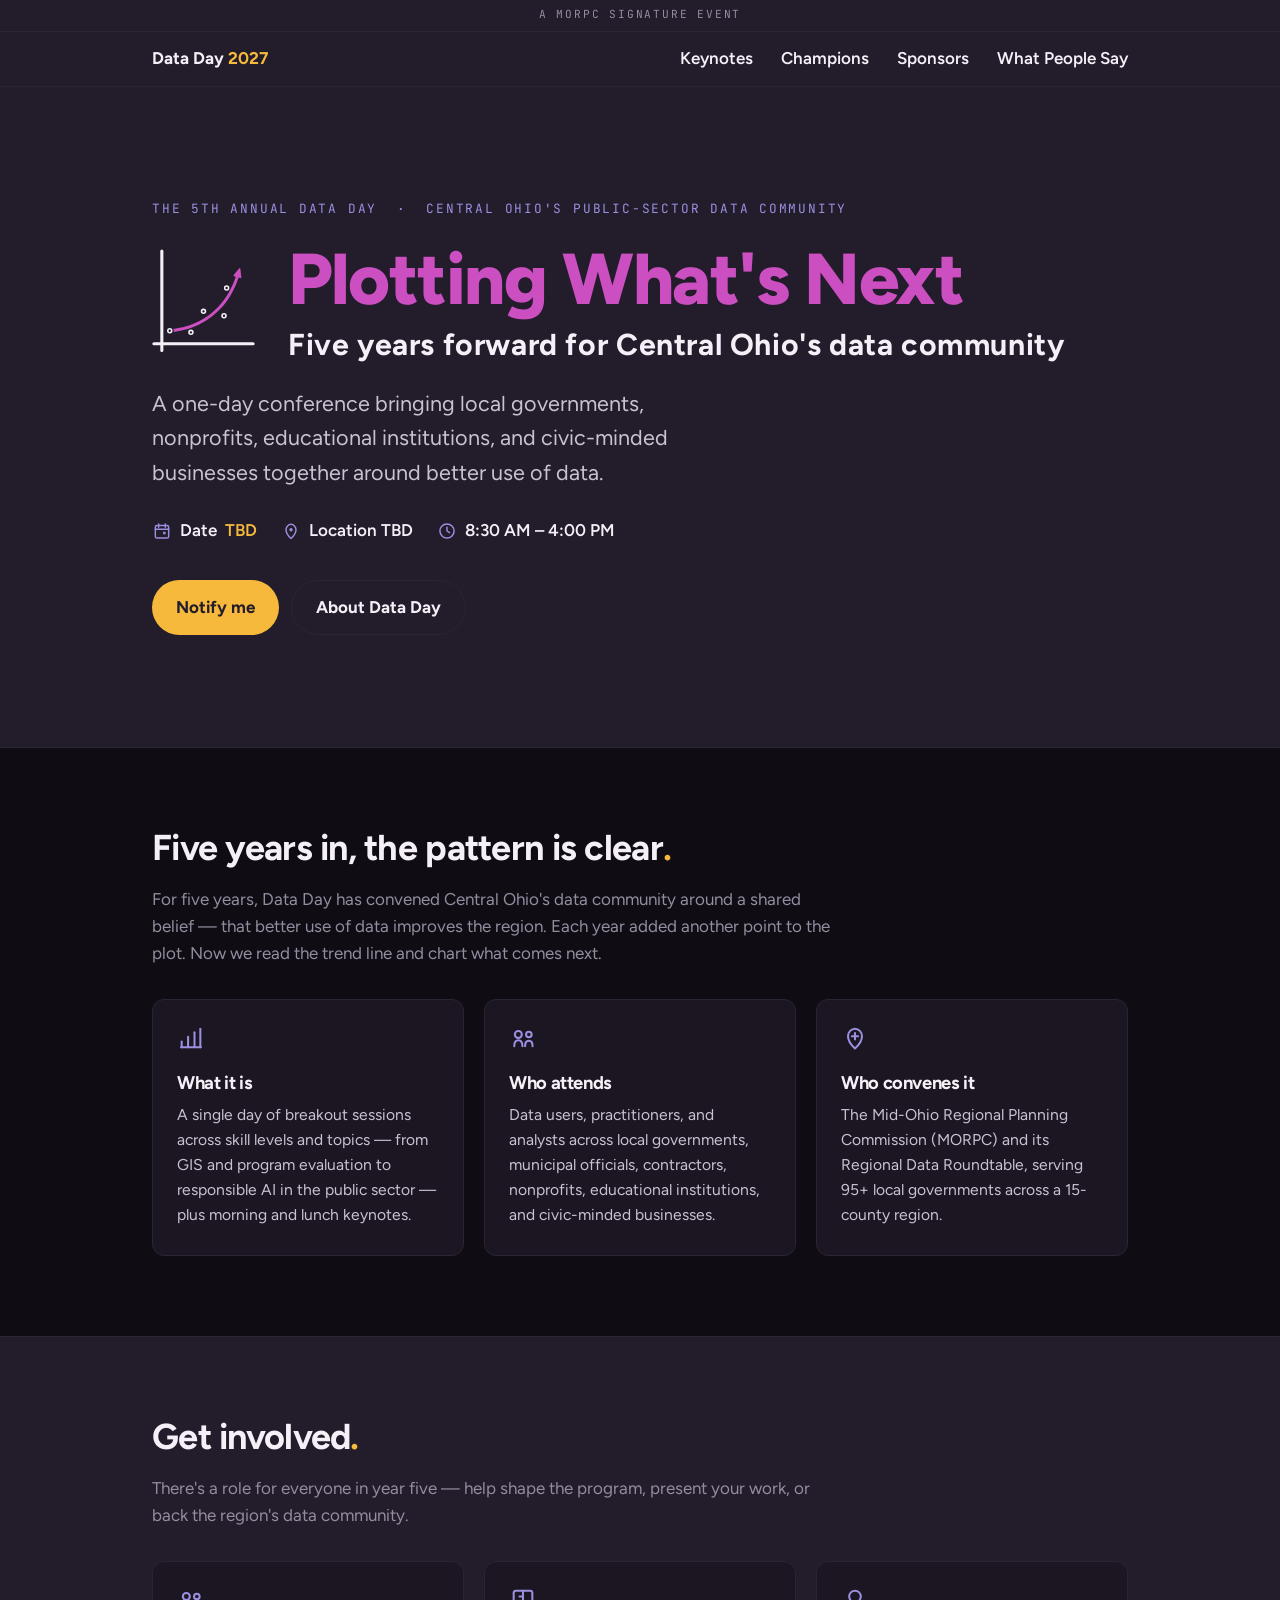
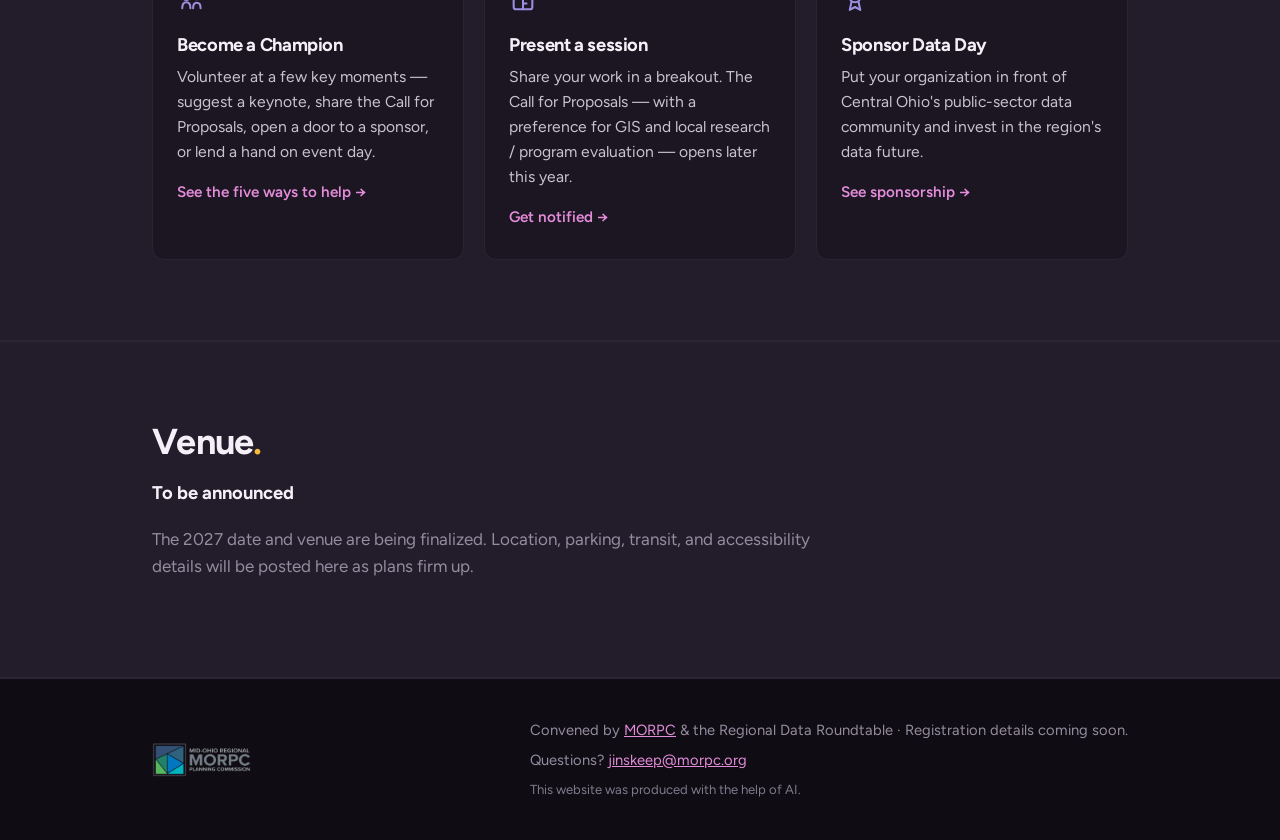
==== commit 4a0bc61b: "Add "What People Say" testimonials page and speaker/sponsor one-pager Highlights 2025-2026 post-even" ====
--- a/docs/index.html
+++ b/docs/index.html
@@ -38,6 +38,7 @@
         <a href="keynote.html">Keynotes</a>
         <a href="champions.html">Champions</a>
         <a href="sponsors.html">Sponsors</a>
+        <a href="what-people-say.html">What People Say</a>
       </nav>
     </div>
   </header>
--- a/docs/styles.css
+++ b/docs/styles.css
@@ -191,6 +191,29 @@
 .footer__morpc img { width: 100px; height: auto; }
 .footer__text { display: flex; flex-direction: column; gap: 0.4rem; }
 
+/* ---- Stat tiles (What people say) ---- */
+.stats { display: grid; gap: 1.25rem; grid-template-columns: repeat(auto-fit, minmax(11rem, 1fr)); margin-top: 2rem; }
+.stat {
+  background: var(--dd-card); border: 1px solid var(--dd-border);
+  border-radius: var(--radius); padding: 1.6rem 1.25rem; text-align: center;
+}
+.stat__num { font-size: clamp(2.4rem, 6vw, 3.25rem); font-weight: 800; line-height: 1; color: var(--dd-gold-500); letter-spacing: -0.02em; }
+.stat__num small { font-size: 0.42em; font-weight: 700; color: var(--dd-mist); letter-spacing: 0; }
+.stat__label { margin-top: 0.7rem; color: #C9C2D1; font-size: 0.95rem; line-height: 1.4; }
+.stat__label b { color: var(--fg); font-weight: 700; }
+
+/* ---- Pull quotes ---- */
+.quotes { columns: 2; column-gap: 1.25rem; margin-top: 2rem; }
+@media (max-width: 46rem) { .quotes { columns: 1; } }
+.quote {
+  break-inside: avoid; -webkit-column-break-inside: avoid;
+  background: var(--dd-card); border: 1px solid var(--dd-border);
+  border-left: 3px solid var(--dd-magenta-500); border-radius: var(--radius);
+  padding: 1.25rem 1.4rem; margin: 0 0 1.25rem;
+}
+.quote p { margin: 0 0 0.75rem; color: var(--fg); font-size: 1.02rem; }
+.quote cite { color: var(--dd-indigo-300); font-style: normal; font-size: 0.74rem; font-family: 'JetBrains Mono', ui-monospace, monospace; letter-spacing: 0.08em; text-transform: uppercase; }
+
 /* Respect reduced motion */
 @media (prefers-reduced-motion: reduce) {
   html { scroll-behavior: auto; }
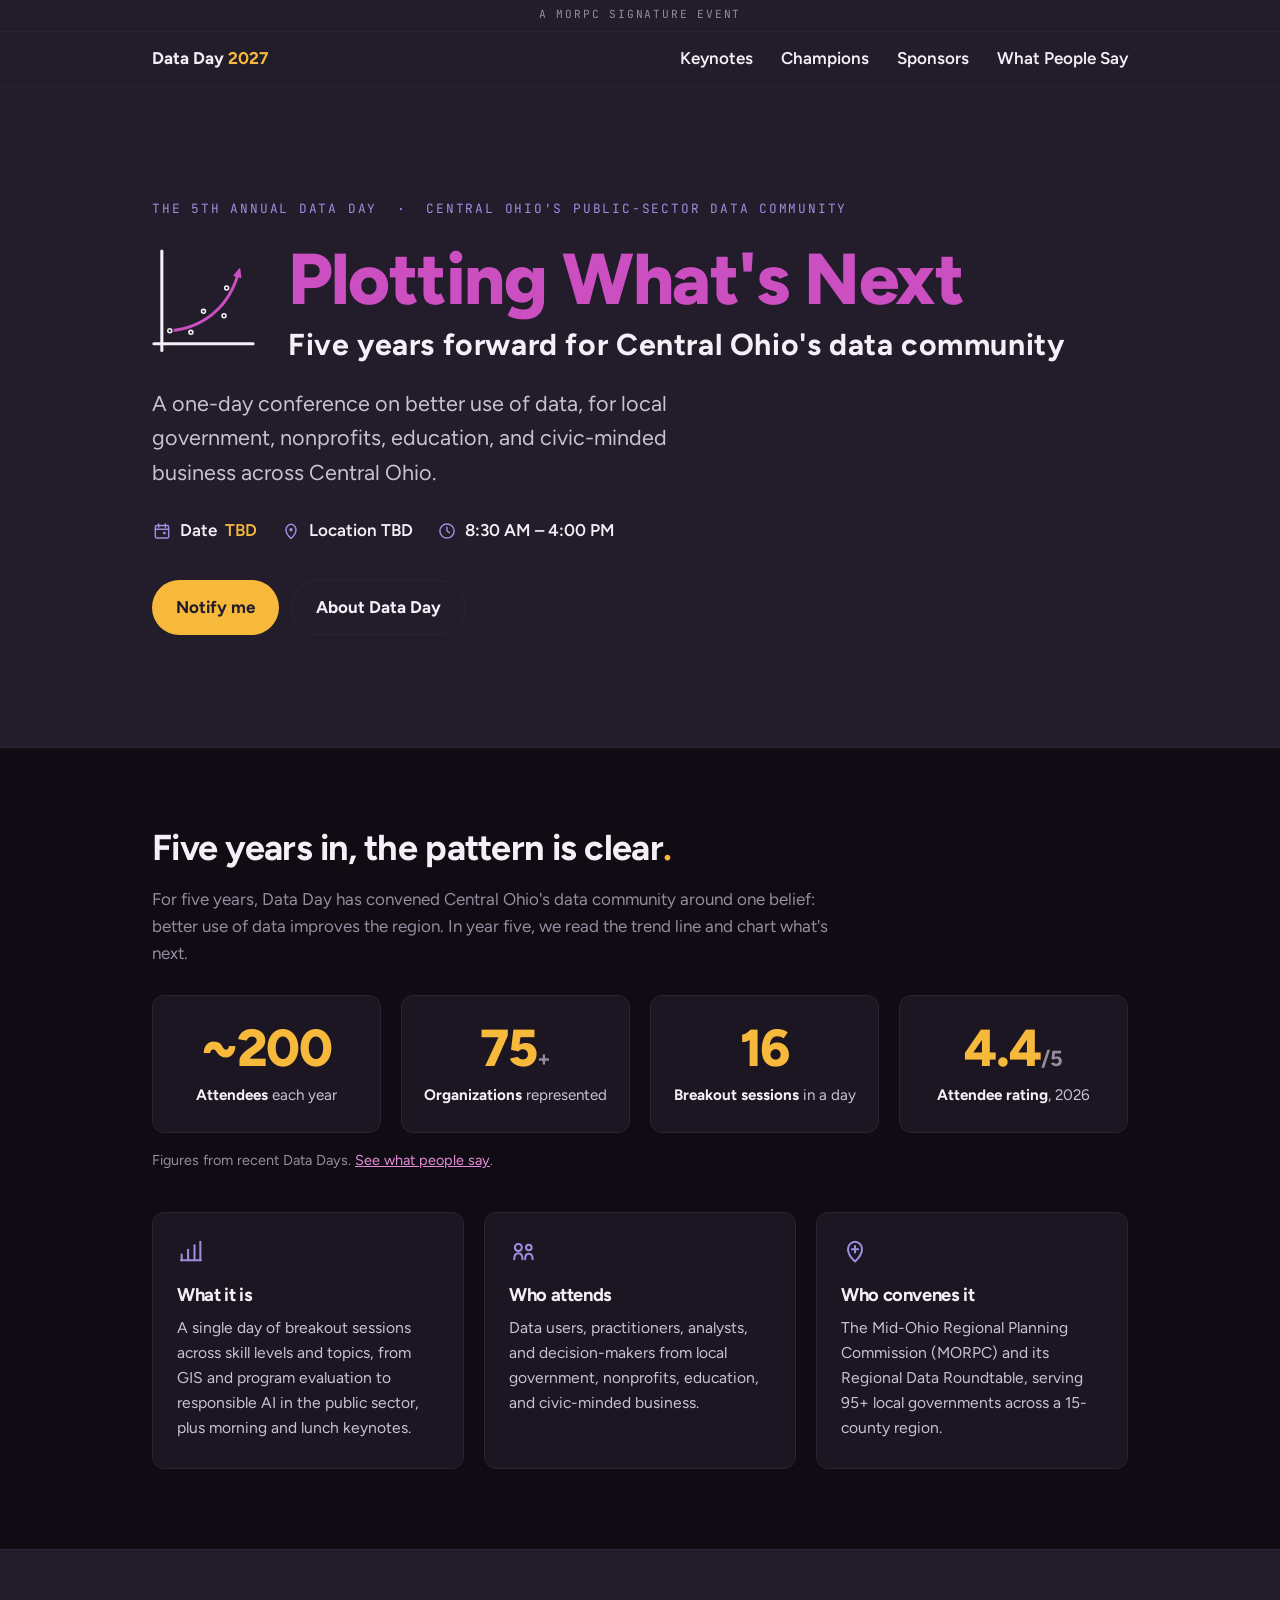
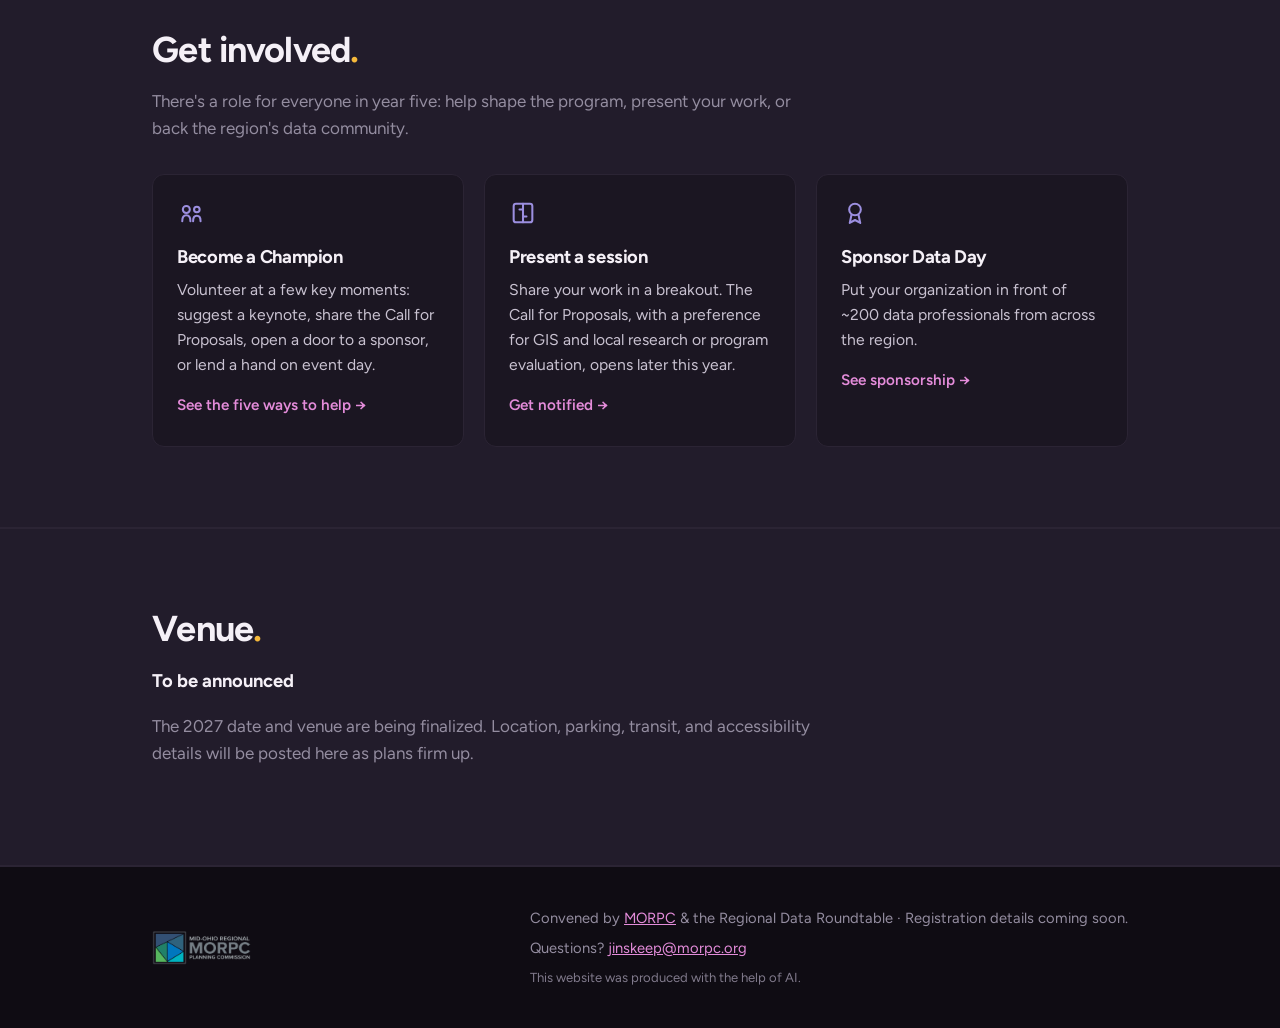
==== commit dc5d5509: "Tighten site copy: cut wordiness, add numeric callouts, remove em dashes - De-duplicate repeated aud" ====
--- a/docs/index.html
+++ b/docs/index.html
@@ -3,14 +3,14 @@
 <head>
   <meta charset="utf-8">
   <meta name="viewport" content="width=device-width, initial-scale=1">
-  <title>Data Day 2027 — Plotting What's Next</title>
+  <title>Data Day 2027 · Plotting What's Next</title>
   <meta name="description" content="Data Day 2027: the 5th annual conference for Central Ohio's public-sector data community. Date and venue to be announced. Convened by MORPC and the Regional Data Roundtable.">
   <meta name="theme-color" content="#221C2B">
   <link rel="icon" href="assets/favicon.svg" type="image/svg+xml">
 
-  <!-- Open Graph (image TBD — swap in the save-the-date graphic once built) -->
+  <!-- Open Graph (image TBD, swap in the save-the-date graphic once built) -->
   <meta property="og:type" content="website">
-  <meta property="og:title" content="Data Day 2027 — Plotting What's Next">
+  <meta property="og:title" content="Data Day 2027 · Plotting What's Next">
   <meta property="og:description" content="The 5th annual Data Day. Date & venue to be announced.">
 
   <link rel="preconnect" href="https://fonts.googleapis.com">
@@ -64,7 +64,7 @@
       <h1>Plotting What's Next<span class="sub">Five years forward for Central Ohio's data community</span></h1>
       </div>
 
-      <p class="lede">A one-day conference bringing local governments, nonprofits, educational institutions, and civic-minded businesses together around better use of data.</p>
+      <p class="lede">A one-day conference on better use of data, for local government, nonprofits, education, and civic-minded business across Central Ohio.</p>
 
       <ul class="facts">
         <li>
@@ -98,22 +98,30 @@
   <section id="about">
     <div class="wrap">
       <h2>Five years in, the pattern is clear<span class="tick">.</span></h2>
-      <p class="muted" style="max-width:62ch;">For five years, Data Day has convened Central Ohio's data community around a shared belief — that better use of data improves the region. Each year added another point to the plot. Now we read the trend line and chart what comes next.</p>
+      <p class="muted" style="max-width:62ch;">For five years, Data Day has convened Central Ohio's data community around one belief: better use of data improves the region. In year five, we read the trend line and chart what's next.</p>
 
-      <div class="grid cols-3" style="margin-top:2rem;">
+      <div class="stats" style="margin-top:1.75rem;">
+        <div class="stat"><div class="stat__num">~200</div><div class="stat__label"><b>Attendees</b> each year</div></div>
+        <div class="stat"><div class="stat__num">75<small>+</small></div><div class="stat__label"><b>Organizations</b> represented</div></div>
+        <div class="stat"><div class="stat__num">16</div><div class="stat__label"><b>Breakout sessions</b> in a day</div></div>
+        <div class="stat"><div class="stat__num">4.4<small>/5</small></div><div class="stat__label"><b>Attendee rating</b>, 2026</div></div>
+      </div>
+      <p class="muted" style="font-size:0.9rem; margin-top:1rem;">Figures from recent Data Days. <a href="what-people-say.html">See what people say</a>.</p>
+
+      <div class="grid cols-3" style="margin-top:2.5rem;">
         <article class="card">
           <svg viewBox="0 0 24 24" fill="none" stroke="currentColor" stroke-width="1.75" stroke-linecap="round" stroke-linejoin="round" aria-hidden="true">
             <path d="M4 20V15"/><path d="M9.5 20V11"/><path d="M15 20V7"/><path d="M20 20V4"/><path d="M3.5 20H20.5"/>
           </svg>
           <h3>What it is</h3>
-          <p>A single day of breakout sessions across skill levels and topics — from GIS and program evaluation to responsible AI in the public sector — plus morning and lunch keynotes.</p>
+          <p>A single day of breakout sessions across skill levels and topics, from GIS and program evaluation to responsible AI in the public sector, plus morning and lunch keynotes.</p>
         </article>
         <article class="card">
           <svg viewBox="0 0 24 24" fill="none" stroke="currentColor" stroke-width="1.75" stroke-linecap="round" stroke-linejoin="round" aria-hidden="true">
             <path d="M4.5 19C4.5 15.7 6 14 8 14C10 14 11.5 15.7 11.5 19"/><path d="M13.8 19C13.8 16 15.2 14.4 17 14.4C18.8 14.4 20.2 16 20.2 19"/><circle cx="8" cy="9" r="3"/><circle cx="17" cy="9" r="2.4"/>
           </svg>
           <h3>Who attends</h3>
-          <p>Data users, practitioners, and analysts across local governments, municipal officials, contractors, nonprofits, educational institutions, and civic-minded businesses.</p>
+          <p>Data users, practitioners, analysts, and decision-makers from local government, nonprofits, education, and civic-minded business.</p>
         </article>
         <article class="card">
           <svg viewBox="0 0 24 24" fill="none" stroke="currentColor" stroke-width="1.75" stroke-linecap="round" stroke-linejoin="round" aria-hidden="true">
@@ -130,27 +138,27 @@
   <section id="get-involved" class="venue">
     <div class="wrap">
       <h2>Get involved<span class="tick">.</span></h2>
-      <p class="muted" style="max-width:60ch;">There's a role for everyone in year five — help shape the program, present your work, or back the region's data community.</p>
+      <p class="muted" style="max-width:60ch;">There's a role for everyone in year five: help shape the program, present your work, or back the region's data community.</p>
 
       <div class="grid cols-3" style="margin-top:2rem;">
         <a class="card card--link" href="champions.html">
           <svg viewBox="0 0 24 24" fill="none" stroke="currentColor" stroke-width="1.75" stroke-linecap="round" stroke-linejoin="round" aria-hidden="true"><path d="M4.5 19C4.5 15.7 6 14 8 14C10 14 11.5 15.7 11.5 19"/><path d="M13.8 19C13.8 16 15.2 14.4 17 14.4C18.8 14.4 20.2 16 20.2 19"/><circle cx="8" cy="9" r="3"/><circle cx="17" cy="9" r="2.4"/></svg>
           <h3>Become a Champion</h3>
-          <p>Volunteer at a few key moments — suggest a keynote, share the Call for Proposals, open a door to a sponsor, or lend a hand on event day.</p>
+          <p>Volunteer at a few key moments: suggest a keynote, share the Call for Proposals, open a door to a sponsor, or lend a hand on event day.</p>
           <span class="card__more">See the five ways to help &rarr;</span>
         </a>
 
         <a class="card card--link" href="mailto:jinskeep@morpc.org?subject=Data%20Day%202027%20Call%20for%20Proposals">
           <svg viewBox="0 0 24 24" fill="none" stroke="currentColor" stroke-width="1.75" stroke-linecap="round" stroke-linejoin="round" aria-hidden="true"><rect x="4" y="4" width="16" height="16" rx="2"/><path d="M12 4V20"/><path d="M9 9H12"/><path d="M12 15H15"/></svg>
           <h3>Present a session</h3>
-          <p>Share your work in a breakout. The Call for Proposals — with a preference for GIS and local research / program evaluation — opens later this year.</p>
+          <p>Share your work in a breakout. The Call for Proposals, with a preference for GIS and local research or program evaluation, opens later this year.</p>
           <span class="card__more">Get notified &rarr;</span>
         </a>
 
         <a class="card card--link" href="sponsors.html">
           <svg viewBox="0 0 24 24" fill="none" stroke="currentColor" stroke-width="1.75" stroke-linecap="round" stroke-linejoin="round" aria-hidden="true"><path d="M9 13.5L7.5 20.5L12 18L16.5 20.5L15 13.5"/><circle cx="12" cy="9" r="5"/></svg>
           <h3>Sponsor Data Day</h3>
-          <p>Put your organization in front of Central Ohio's public-sector data community and invest in the region's data future.</p>
+          <p>Put your organization in front of ~200 data professionals from across the region.</p>
           <span class="card__more">See sponsorship &rarr;</span>
         </a>
       </div>
@@ -169,7 +177,7 @@
   <!-- ============================ FOOTER ============================ -->
   <footer>
     <div class="wrap">
-      <a class="footer__morpc" href="https://www.morpc.org" target="_blank" rel="noopener" aria-label="Mid-Ohio Regional Planning Commission — morpc.org (opens in a new tab)">
+      <a class="footer__morpc" href="https://www.morpc.org" target="_blank" rel="noopener" aria-label="Mid-Ohio Regional Planning Commission, morpc.org (opens in a new tab)">
         <img src="assets/morpc-logo.png" alt="Mid-Ohio Regional Planning Commission (MORPC)">
       </a>
       <div class="footer__text">
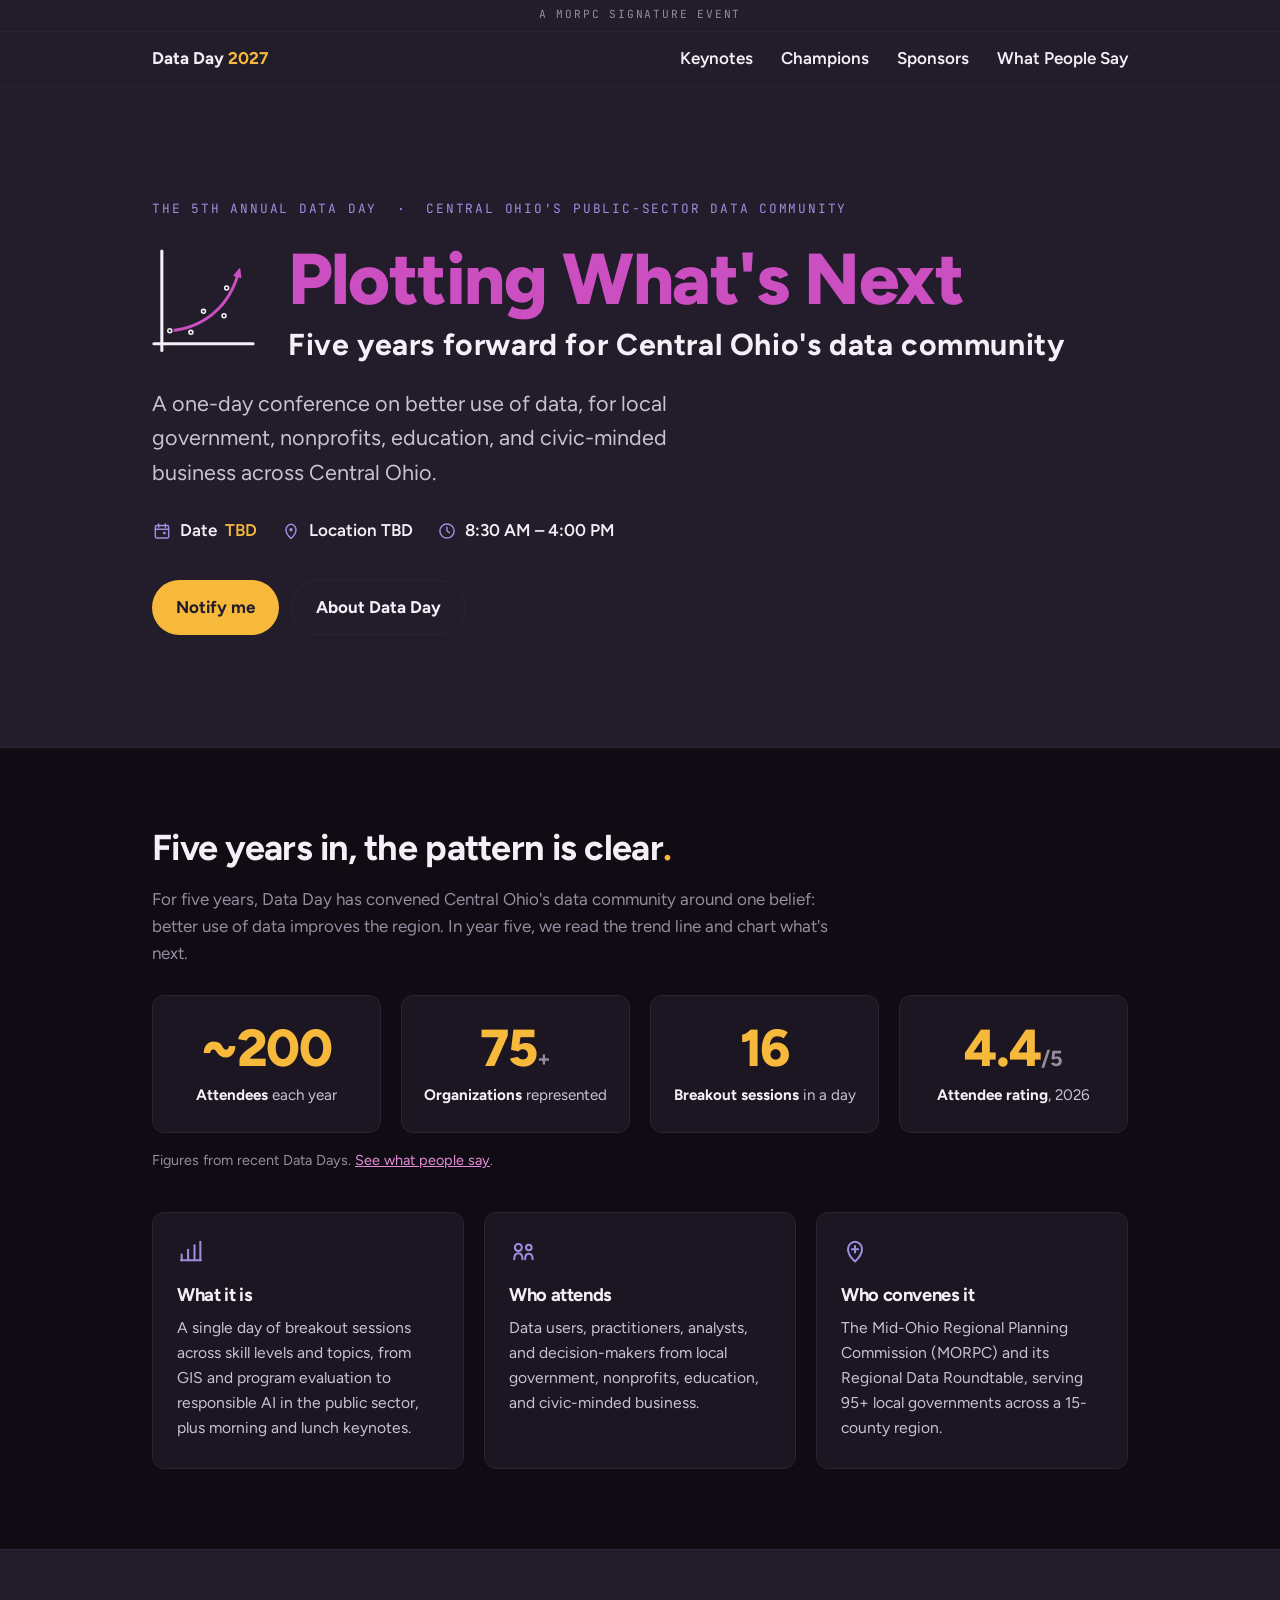
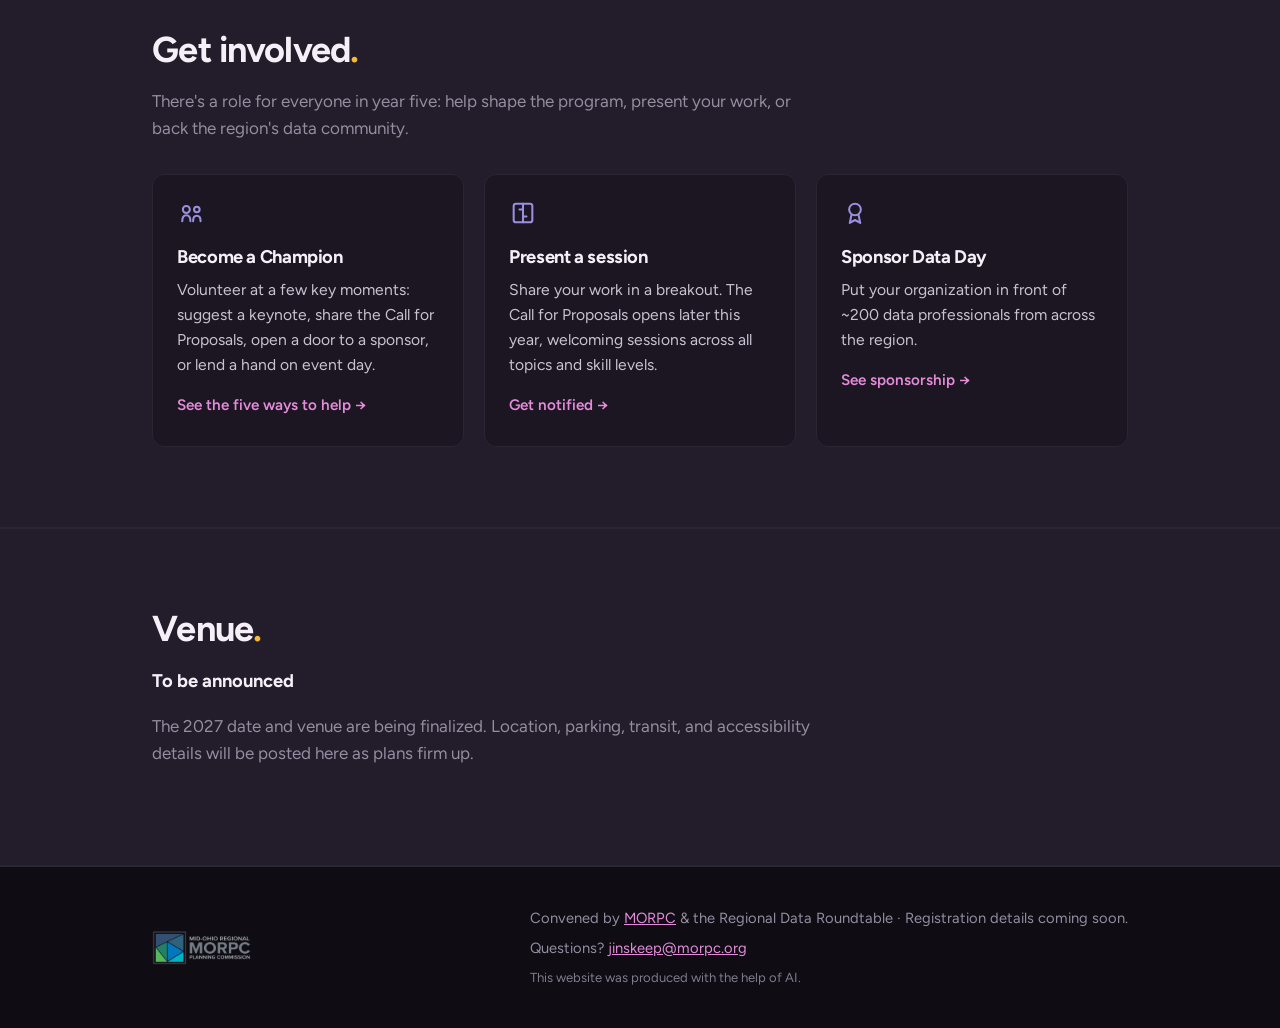
==== commit 76006415: "Remove CFP submission-preference language from the homepage The GIS / local-research / program-evalu" ====
--- a/docs/index.html
+++ b/docs/index.html
@@ -151,7 +151,7 @@
         <a class="card card--link" href="mailto:jinskeep@morpc.org?subject=Data%20Day%202027%20Call%20for%20Proposals">
           <svg viewBox="0 0 24 24" fill="none" stroke="currentColor" stroke-width="1.75" stroke-linecap="round" stroke-linejoin="round" aria-hidden="true"><rect x="4" y="4" width="16" height="16" rx="2"/><path d="M12 4V20"/><path d="M9 9H12"/><path d="M12 15H15"/></svg>
           <h3>Present a session</h3>
-          <p>Share your work in a breakout. The Call for Proposals, with a preference for GIS and local research or program evaluation, opens later this year.</p>
+          <p>Share your work in a breakout. The Call for Proposals opens later this year, welcoming sessions across all topics and skill levels.</p>
           <span class="card__more">Get notified &rarr;</span>
         </a>
 
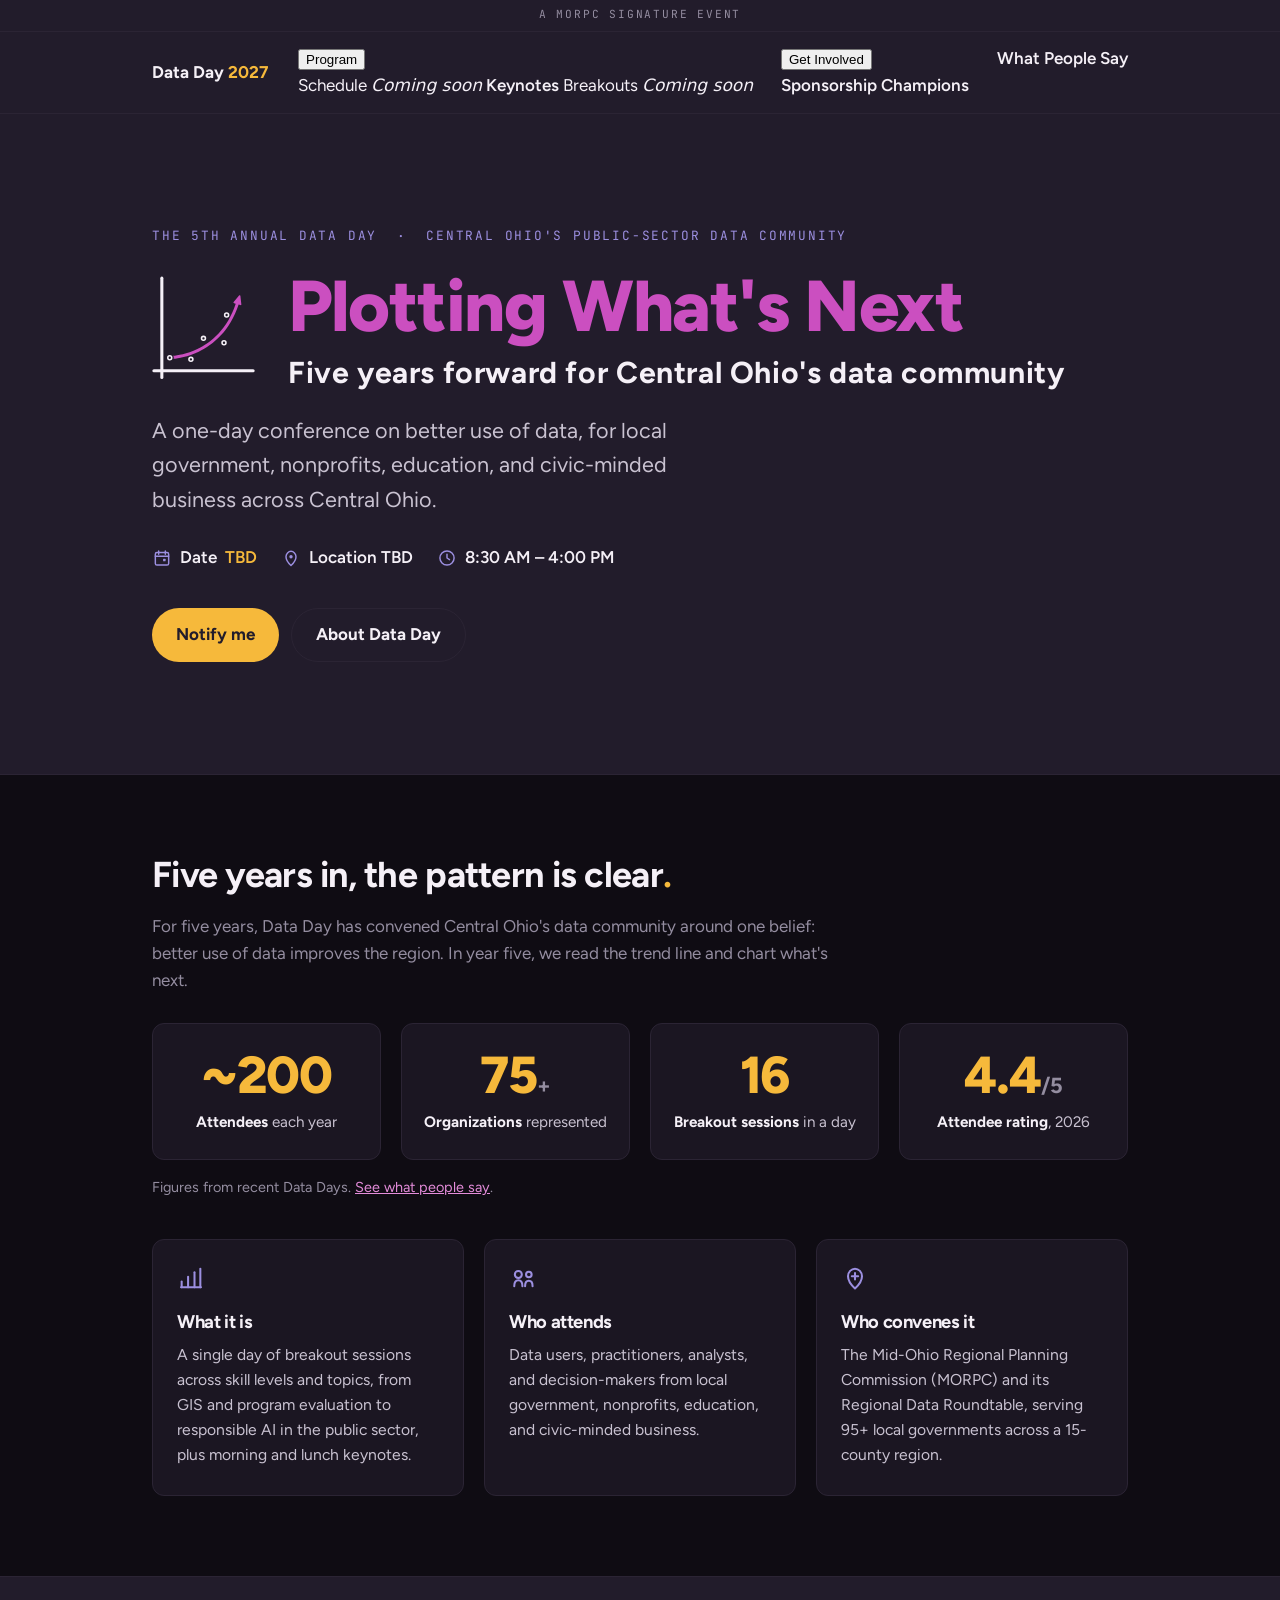
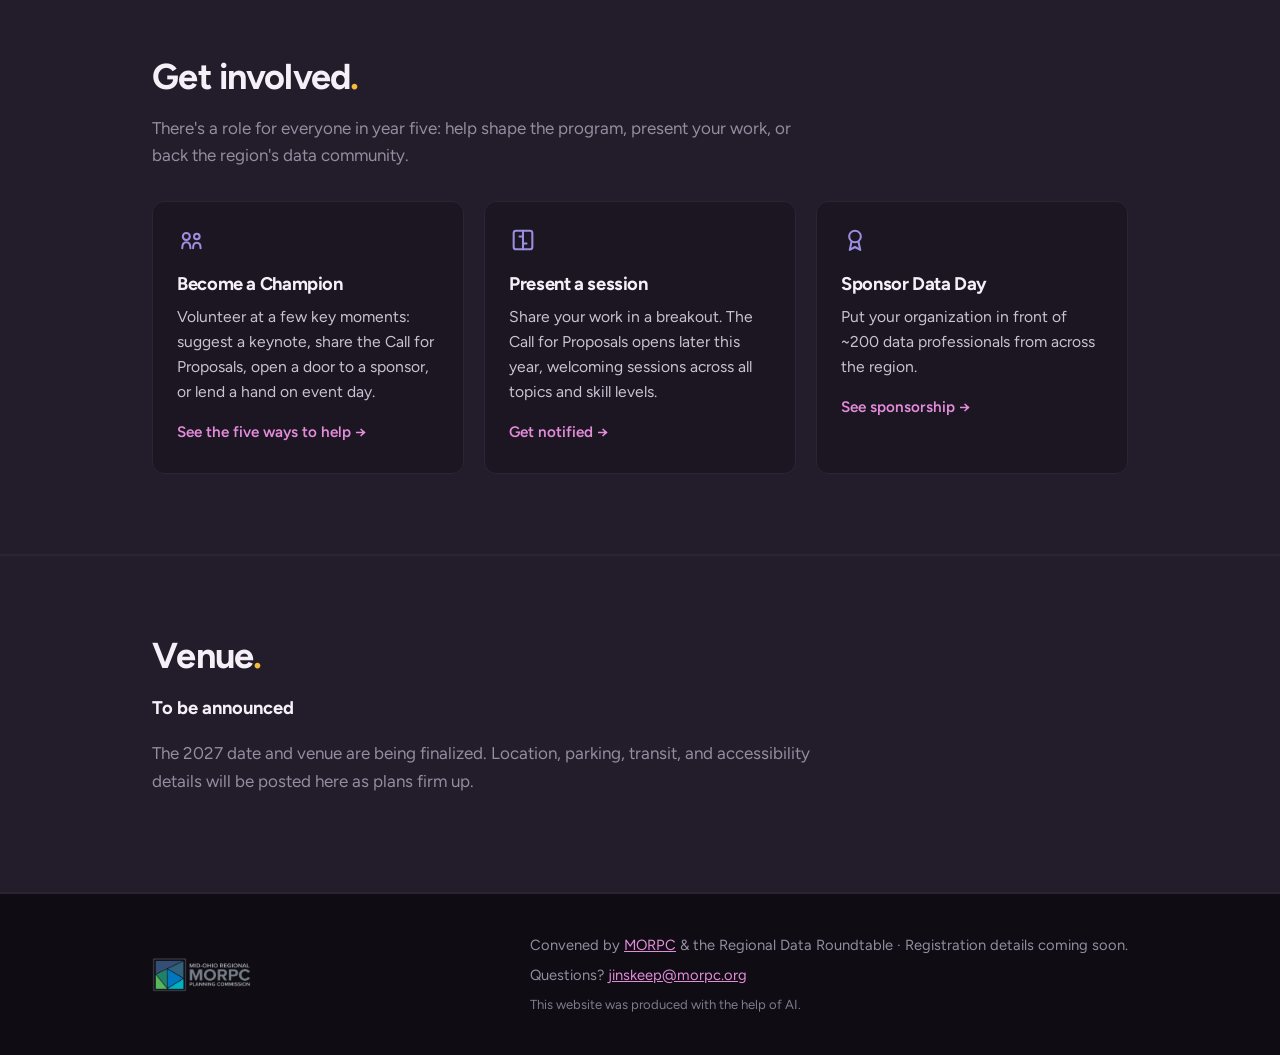
==== commit ddf93548: "Redesign homepage around the Plotting What's Next theme Rework the landing page for the 2027 theme a" ====
--- a/docs/index.html
+++ b/docs/index.html
@@ -35,10 +35,22 @@
         <span>Data Day <b>2027</b></span>
       </a>
       <nav class="topbar__nav" aria-label="Primary">
-        <a href="keynote.html">Keynotes</a>
-        <a href="champions.html">Champions</a>
-        <a href="sponsors.html">Sponsors</a>
-        <a href="what-people-say.html">What People Say</a>
+        <div class="navitem navitem--menu">
+          <button type="button" class="navitem__btn" aria-expanded="false" aria-haspopup="true" aria-controls="menu-program">Program</button>
+          <div class="navmenu" id="menu-program" role="menu" aria-label="Program">
+            <span class="navmenu__item navmenu__item--disabled" role="menuitem" aria-disabled="true">Schedule <em>Coming soon</em></span>
+            <a class="navmenu__item" role="menuitem" href="keynote.html">Keynotes</a>
+            <span class="navmenu__item navmenu__item--disabled" role="menuitem" aria-disabled="true">Breakouts <em>Coming soon</em></span>
+          </div>
+        </div>
+        <div class="navitem navitem--menu">
+          <button type="button" class="navitem__btn" aria-expanded="false" aria-haspopup="true" aria-controls="menu-involved">Get Involved</button>
+          <div class="navmenu" id="menu-involved" role="menu" aria-label="Get Involved">
+            <a class="navmenu__item" role="menuitem" href="sponsors.html">Sponsorship</a>
+            <a class="navmenu__item" role="menuitem" href="champions.html">Champions</a>
+          </div>
+        </div>
+        <a class="navitem__link" href="what-people-say.html">What People Say</a>
       </nav>
     </div>
   </header>
@@ -187,5 +199,6 @@
       </div>
     </div>
   </footer>
+  <script src="nav.js" defer></script>
 </body>
 </html>
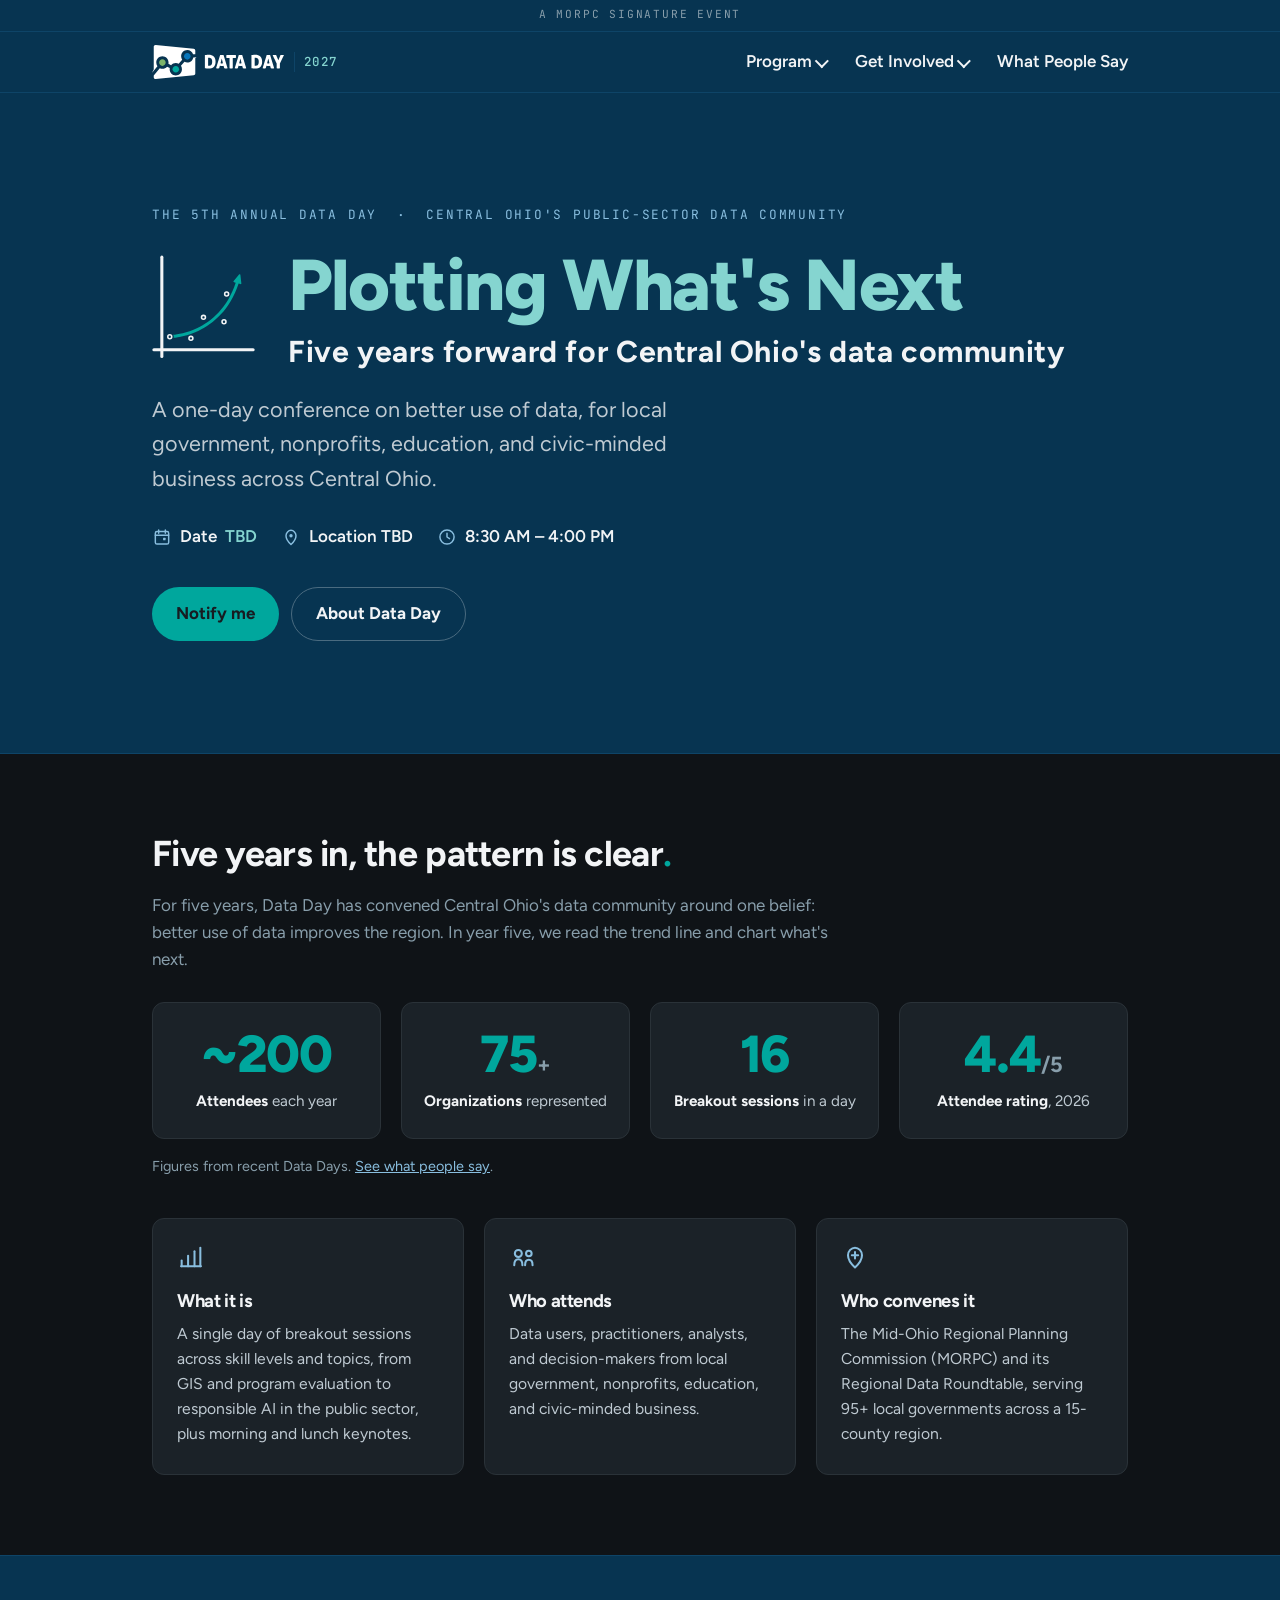
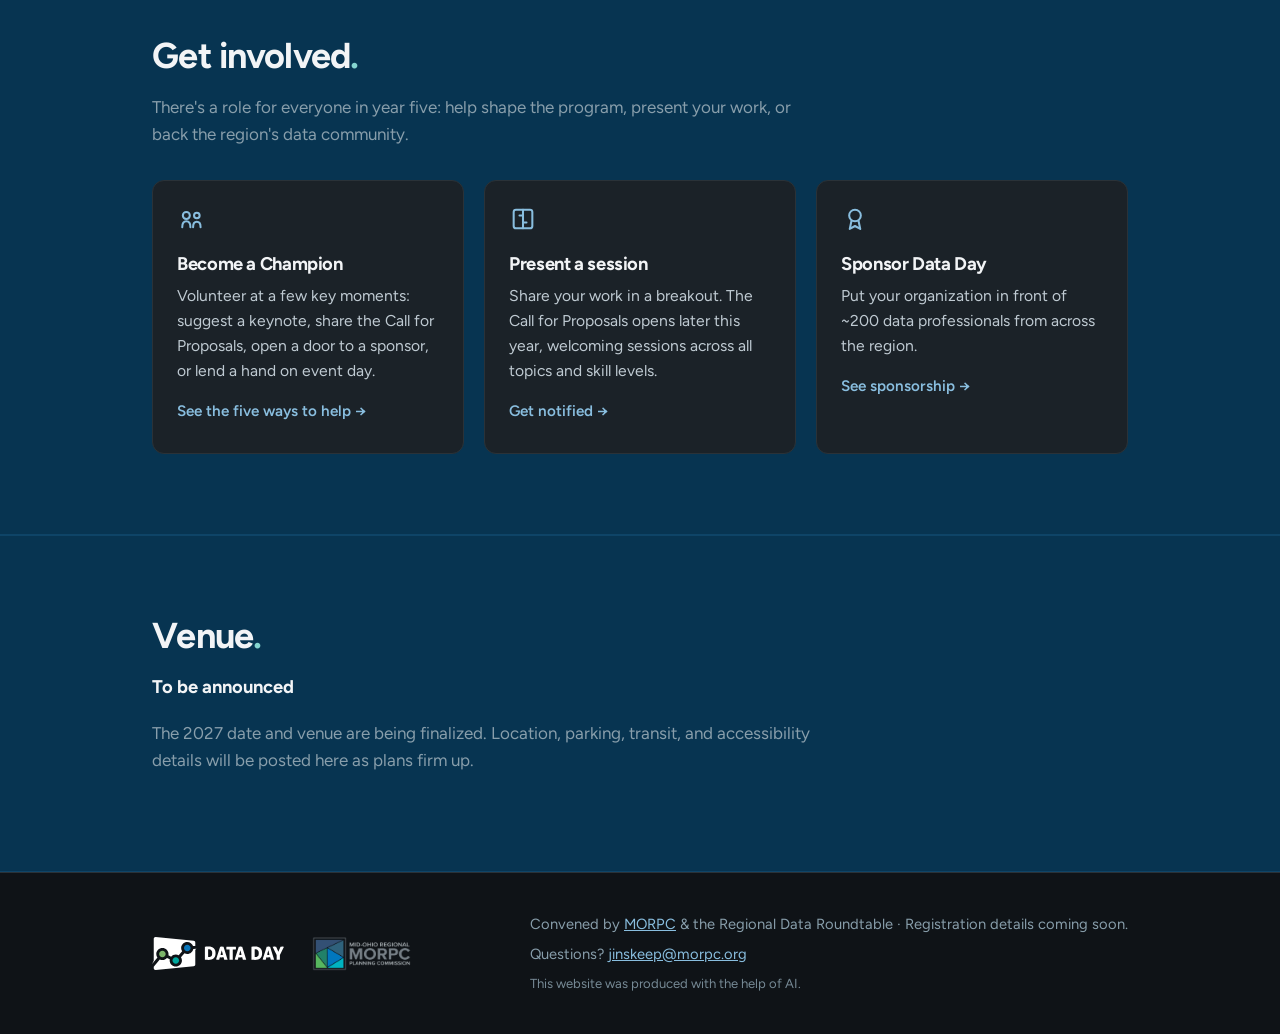
==== commit 9dfe533f: "Revert to the classic Data Day palette and logo Design review chose to keep the established Data Day" ====
--- a/docs/index.html
+++ b/docs/index.html
@@ -5,7 +5,7 @@
   <meta name="viewport" content="width=device-width, initial-scale=1">
   <title>Data Day 2027 · Plotting What's Next</title>
   <meta name="description" content="Data Day 2027: the 5th annual conference for Central Ohio's public-sector data community. Date and venue to be announced. Convened by MORPC and the Regional Data Roundtable.">
-  <meta name="theme-color" content="#221C2B">
+  <meta name="theme-color" content="#073451">
   <link rel="icon" href="assets/favicon.svg" type="image/svg+xml">
 
   <!-- Open Graph (image TBD, swap in the save-the-date graphic once built) -->
@@ -32,7 +32,8 @@
   <header class="topbar">
     <div class="wrap">
       <a class="topbar__brand" href="index.html">
-        <span>Data Day <b>2027</b></span>
+        <img class="topbar__logo" src="assets/datadaylogo-white.svg" alt="Data Day" width="692" height="175">
+        <span class="topbar__year">2027</span>
       </a>
       <nav class="topbar__nav" aria-label="Primary">
         <div class="navitem navitem--menu">
@@ -61,8 +62,8 @@
       <p class="eyebrow">The 5th Annual Data Day &nbsp;·&nbsp; Central Ohio's public-sector data community</p>
 
       <div class="hero__lockup">
-      <!-- Trend Mark (white axes + magenta arrow) -->
-      <svg class="hero__mark" viewBox="165 113 490 490" role="img" aria-label="Data Day trend mark" style="color:#F5F0F7">
+      <!-- Trend Mark (Fog axes + Teal arrow) -->
+      <svg class="hero__mark" viewBox="165 113 490 490" role="img" aria-label="Data Day trend mark" style="color:#F2F4F6">
         <path d="M 173.99191,559.10665 H 641.5168" fill="none" stroke="currentColor" stroke-width="14.4" stroke-linecap="round"/>
         <path d="m 211.37723,123.12357 v 467.5249" fill="none" stroke="currentColor" stroke-width="14.4" stroke-linecap="round"/>
         <circle cx="248.69173" cy="498.01663" r="9.2476263" fill="none" stroke="currentColor" stroke-width="7.42475"/>
@@ -70,7 +71,7 @@
         <circle cx="407.53125" cy="406.77148" r="9.2476263" fill="none" stroke="currentColor" stroke-width="7.42475"/>
         <circle cx="504.25195" cy="427.41211" r="9.2476263" fill="none" stroke="currentColor" stroke-width="7.42475"/>
         <circle cx="516.61914" cy="296.58984" r="9.2476263" fill="none" stroke="currentColor" stroke-width="7.42475"/>
-        <path transform="translate(0.13638047,-0.05627852)" fill="#CB4FC0" d="M 576.82651 204.18714 A 3.6003599 3.6003599 0 0 0 575.09799 205.31214 L 549.66245 235.31018 A 3.6003599 3.6003599 0 0 0 551.37534 241.08558 L 559.21909 243.43714 C 519.67073 364.08588 444.71797 425.09234 378.71128 456.52893 C 328.57672 480.40621 284.06451 486.94206 264.28354 488.74183 C 266.26284 491.02009 267.46909 493.9852 267.46909 497.21253 C 267.46909 499.28394 266.97063 501.24655 266.09214 502.98987 C 287.35294 500.99257 333.42188 494.04738 384.90268 469.52893 C 453.71797 436.75471 532.23539 372.19244 573.01206 247.56995 L 581.1937 250.02308 A 3.6003599 3.6003599 0 0 0 585.80503 246.17151 L 581.42026 207.23792 A 3.6003599 3.6003599 0 0 0 578.89096 204.1969 A 3.6003599 3.6003599 0 0 0 576.82651 204.18714 z"/>
+        <path transform="translate(0.13638047,-0.05627852)" fill="#00A79D" d="M 576.82651 204.18714 A 3.6003599 3.6003599 0 0 0 575.09799 205.31214 L 549.66245 235.31018 A 3.6003599 3.6003599 0 0 0 551.37534 241.08558 L 559.21909 243.43714 C 519.67073 364.08588 444.71797 425.09234 378.71128 456.52893 C 328.57672 480.40621 284.06451 486.94206 264.28354 488.74183 C 266.26284 491.02009 267.46909 493.9852 267.46909 497.21253 C 267.46909 499.28394 266.97063 501.24655 266.09214 502.98987 C 287.35294 500.99257 333.42188 494.04738 384.90268 469.52893 C 453.71797 436.75471 532.23539 372.19244 573.01206 247.56995 L 581.1937 250.02308 A 3.6003599 3.6003599 0 0 0 585.80503 246.17151 L 581.42026 207.23792 A 3.6003599 3.6003599 0 0 0 578.89096 204.1969 A 3.6003599 3.6003599 0 0 0 576.82651 204.18714 z"/>
       </svg>
 
       <h1>Plotting What's Next<span class="sub">Five years forward for Central Ohio's data community</span></h1>
@@ -189,9 +190,14 @@
   <!-- ============================ FOOTER ============================ -->
   <footer>
     <div class="wrap">
-      <a class="footer__morpc" href="https://www.morpc.org" target="_blank" rel="noopener" aria-label="Mid-Ohio Regional Planning Commission, morpc.org (opens in a new tab)">
-        <img src="assets/morpc-logo.png" alt="Mid-Ohio Regional Planning Commission (MORPC)">
-      </a>
+      <div class="footer__logos">
+        <span class="footer__dd">
+          <img src="assets/datadaylogo-white.svg" alt="Data Day" width="692" height="175">
+        </span>
+        <a class="footer__morpc" href="https://www.morpc.org" target="_blank" rel="noopener" aria-label="Mid-Ohio Regional Planning Commission, morpc.org (opens in a new tab)">
+          <img src="assets/morpc-logo.png" alt="Mid-Ohio Regional Planning Commission (MORPC)">
+        </a>
+      </div>
       <div class="footer__text">
         <p>Convened by <a href="https://www.morpc.org" target="_blank" rel="noopener">MORPC</a> &amp; the Regional Data Roundtable · Registration details coming soon.</p>
         <p>Questions? <a href="mailto:jinskeep@morpc.org">jinskeep@morpc.org</a></p>
--- a/docs/styles.css
+++ b/docs/styles.css
@@ -1,36 +1,45 @@
 /* ==========================================================================
-   Data Day 2027 — site styles
-   Dark-first, mobile-first. Design tokens synced from ../Design/palette.css
+   Data Day 2027 site styles
+   Dark surfaces, mobile-first. Design tokens synced from ../Design/palette.css
    (kept inline here so GitHub Pages serves everything from /docs).
+   Palette: "Data Day Classic". Core hexes match Design/logo/.
    ========================================================================== */
 
 :root {
-  /* Signal Magenta (hero) */
-  --dd-magenta-300: #E48CDA;
-  --dd-magenta-500: #CB4FC0;
-  --dd-magenta-600: #7A2F71;
-  /* Route Indigo (secondary) */
-  --dd-indigo-300: #9C8FE0;
-  --dd-indigo-500: #6153C4;
-  /* Plot Gold (accent / forward motion) */
-  --dd-gold-500: #F6B93B;
-  --dd-gold-600: #B8790F;
+  /* Dark Blue (primary / bands) */
+  --dd-navy-200: #BFCAD2;
+  --dd-navy-300: #889EAB;
+  --dd-navy-400: #4A6B80;
+  --dd-navy-500: #073451;
+  --dd-navy-600: #05263C;
+  /* Blue (interactive) */
+  --dd-blue-300: #89BEDF;
+  --dd-blue-400: #4B9CCE;
+  --dd-blue-500: #0977BC;
+  /* Teal (accent / CTA) */
+  --dd-teal-300: #85D5D0;
+  --dd-teal-500: #00A79D;
+  /* Green (accent) */
+  --dd-green-300: #C0DBB7;
+  --dd-green-500: #7CB46A;
   /* Neutrals / surfaces */
-  --dd-cloud: #F5F0F7;
-  --dd-mist: #948DA0;
-  --dd-surface: #4A3F5C;
-  --dd-ink-void: #221C2B;
-  --dd-page: #0F0C13;
-  --dd-card: #1B1622;
-  --dd-border: #2B2434;
+  --dd-fog: #F2F4F6;
+  --dd-ink: #171C21;
+  --dd-ink-soft: #2A3238;
+  --dd-page: #0F1317;
+  --dd-card: #1B2228;
+  --dd-band: #073451;      /* nav, hero, venue bands */
+  --dd-border: #2A3238;    /* hairline on page / cards */
+  --dd-border-band: #0E4467; /* hairline on the navy bands */
 
   /* semantic aliases */
   --bg: var(--dd-page);
-  --fg: var(--dd-cloud);
-  --fg-muted: var(--dd-mist);
-  --accent: var(--dd-gold-500);
-  --hero: var(--dd-magenta-500);
-  --link: var(--dd-magenta-300);
+  --fg: var(--dd-fog);
+  --fg-muted: var(--dd-navy-300);   /* Slate is too dark on these surfaces */
+  --body: var(--dd-navy-200);       /* secondary body copy */
+  --accent: var(--dd-teal-500);
+  --hero: var(--dd-teal-300);
+  --link: var(--dd-blue-300);       /* Blue 500 fails on dark; 300 is 9.3:1 */
 
   --maxw: 68rem;
   --pad: clamp(1.25rem, 5vw, 3.5rem);
@@ -61,7 +70,7 @@
 /* Skip link for keyboard users */
 .skip-link {
   position: absolute; left: -999px; top: 0;
-  background: var(--dd-gold-500); color: var(--dd-ink-void);
+  background: var(--dd-teal-500); color: var(--dd-ink);
   padding: 0.5rem 1rem; border-radius: 0 0 8px 0; font-weight: 700; z-index: 10;
 }
 .skip-link:focus { left: 0; }
@@ -75,41 +84,97 @@
   padding: 0.8rem 1.5rem; transition: transform .12s ease, filter .12s ease;
 }
 .btn:hover { transform: translateY(-1px); filter: brightness(1.05); }
-.btn-primary { background: var(--dd-gold-500); color: var(--dd-ink-void); } /* AAA on dark */
+.btn-primary { background: var(--dd-teal-500); color: var(--dd-ink); } /* Ink on Teal 500 = 5.7:1 */
 .btn-ghost {
   background: transparent; color: var(--fg);
-  border: 1.5px solid var(--dd-border);
+  border: 1.5px solid var(--dd-navy-400);
 }
 
 /* ---- MORPC signature strip (above nav) ---- */
-.sig-strip { background: var(--dd-ink-void); border-bottom: 1px solid var(--dd-border); }
+.sig-strip { background: var(--dd-band); border-bottom: 1px solid var(--dd-border-band); }
 .sig-strip .wrap { display: flex; justify-content: center; padding-block: 0.4rem; }
 .sig-strip a, .sig-strip span {
   font-family: 'JetBrains Mono', ui-monospace, monospace;
   font-size: 0.7rem; letter-spacing: 0.16em; text-transform: uppercase;
-  color: var(--dd-mist); text-decoration: none;
-}
-.sig-strip a:hover { color: var(--dd-magenta-300); }
+  color: var(--dd-navy-300); text-decoration: none;
+}
+.sig-strip a:hover { color: var(--dd-blue-300); }
 
 /* ---- Top nav ---- */
-.topbar { background: var(--dd-ink-void); border-bottom: 1px solid var(--dd-border); }
+.topbar { background: var(--dd-band); border-bottom: 1px solid var(--dd-border-band); }
 .topbar .wrap { display: flex; align-items: center; justify-content: space-between; flex-wrap: wrap; gap: 0.35rem 1.25rem; padding-block: 0.85rem; }
 .topbar__brand { display: flex; align-items: center; gap: 0.6rem; color: var(--fg); text-decoration: none; font-weight: 700; white-space: nowrap; }
-.topbar__brand b { color: var(--dd-gold-500); }
-.topbar__nav { display: flex; gap: clamp(1rem, 3vw, 1.75rem); }
-.topbar__nav a { color: var(--fg); text-decoration: none; font-weight: 600; }
-.topbar__nav a:hover, .topbar__nav a[aria-current="page"] { color: var(--dd-magenta-300); }
+.topbar__logo { width: clamp(104px, 18vw, 132px); height: auto; display: block; }
+.topbar__year {
+  font-family: 'JetBrains Mono', ui-monospace, monospace;
+  font-size: 0.78rem; letter-spacing: 0.1em; font-weight: 500;
+  color: var(--dd-teal-300); padding-left: 0.6rem;
+  border-left: 1px solid var(--dd-border-band);
+}
+.topbar__brand b { color: var(--dd-teal-300); }
+.topbar__nav { display: flex; align-items: center; flex-wrap: wrap; gap: 0.35rem clamp(1rem, 3vw, 1.75rem); }
+
+/* Top-level items: plain links and dropdown trigger buttons share one look */
+.navitem--menu { position: relative; display: inline-flex; }
+.navitem__link,
+.navitem__btn {
+  color: var(--fg); text-decoration: none; font-weight: 600;
+  font-family: inherit; font-size: inherit; line-height: 1.6;
+}
+.navitem__btn {
+  display: inline-flex; align-items: center; gap: 0.35rem;
+  background: none; border: 0; padding: 0; cursor: pointer;
+}
+.navitem__btn::after {
+  content: ""; width: 0.45em; height: 0.45em; margin-top: -0.2em;
+  border-right: 2px solid currentColor; border-bottom: 2px solid currentColor;
+  transform: rotate(45deg); transition: transform .12s ease;
+}
+.navitem__btn[aria-expanded="true"]::after { transform: rotate(-135deg); margin-top: 0.1em; }
+.navitem__link:hover,
+.navitem__btn:hover,
+.navitem__btn.is-active,
+.navitem__link[aria-current="page"] { color: var(--dd-blue-300); }
+
+/* Dropdown panel */
+.navmenu {
+  position: absolute; top: calc(100% + 0.55rem); left: 0; z-index: 30;
+  display: none; flex-direction: column; min-width: 12rem;
+  background: var(--dd-card); border: 1px solid var(--dd-border);
+  border-radius: 10px; padding: 0.4rem;
+  box-shadow: 0 14px 34px rgba(0, 0, 0, 0.4);
+}
+.navmenu[data-open="true"] { display: flex; }
+.navmenu__item {
+  display: flex; align-items: baseline; justify-content: space-between; gap: 0.9rem;
+  color: var(--fg); text-decoration: none; font-weight: 600; font-size: 0.98rem;
+  padding: 0.5rem 0.7rem; border-radius: 7px; white-space: nowrap;
+}
+a.navmenu__item:hover,
+a.navmenu__item:focus-visible { background: var(--dd-ink-soft); color: var(--fg); }
+.navmenu__item[aria-current="page"] { color: var(--dd-blue-300); }
+.navmenu__item--disabled { color: var(--dd-navy-300); cursor: default; }
+.navmenu__item em {
+  font-family: 'JetBrains Mono', ui-monospace, monospace;
+  font-style: normal; font-size: 0.66rem; letter-spacing: 0.06em;
+  text-transform: uppercase; color: var(--dd-navy-300);
+}
+
+/* When the top bar wraps on narrow screens, keep the right-most menu on-screen */
+@media (max-width: 34rem) {
+  .navitem--menu:last-of-type .navmenu { left: auto; right: 0; }
+}
 
 /* ---- Hero ---- */
 .hero {
-  background: var(--dd-ink-void);
-  border-bottom: 1px solid var(--dd-border);
+  background: var(--dd-band);
+  border-bottom: 1px solid var(--dd-border-band);
   padding-block: clamp(3.5rem, 10vw, 7rem);
 }
 .hero .eyebrow {
   font-family: 'JetBrains Mono', ui-monospace, monospace;
   font-size: 0.8rem; letter-spacing: 0.14em; text-transform: uppercase;
-  color: var(--dd-indigo-300); margin: 0 0 1.25rem;
+  color: var(--dd-blue-300); margin: 0 0 1.25rem;
 }
 .hero__mark { width: clamp(64px, 12vw, 104px); height: auto; margin-bottom: 1.5rem; }
 /* Mark + title share one row (horizontal lockup) */
@@ -121,17 +186,17 @@
   color: var(--hero);
 }
 .hero h1 .sub { display: block; color: var(--fg); font-size: 0.42em; font-weight: 700; letter-spacing: 0.02em; margin-top: 0.6rem; }
-.hero .lede { font-size: clamp(1.05rem, 2.5vw, 1.35rem); color: #C9C2D1; max-width: 42ch; margin: 1.5rem 0 0; }
+.hero .lede { font-size: clamp(1.05rem, 2.5vw, 1.35rem); color: var(--dd-navy-200); max-width: 42ch; margin: 1.5rem 0 0; }
 .hero .facts { display: flex; flex-wrap: wrap; gap: 0.6rem 1.5rem; margin: 1.75rem 0 0; padding: 0; list-style: none; }
 .hero .facts li { display: flex; align-items: center; gap: 0.5rem; font-weight: 600; }
-.hero .facts .num { color: var(--dd-gold-500); }
-.hero .facts svg { width: 20px; height: 20px; color: var(--dd-indigo-300); flex: none; }
+.hero .facts .num { color: var(--dd-teal-300); }
+.hero .facts svg { width: 20px; height: 20px; color: var(--dd-blue-300); flex: none; }
 .hero .cta { display: flex; flex-wrap: wrap; gap: 0.75rem; margin-top: 2.25rem; }
 
 /* ---- Sections ---- */
 section { padding-block: clamp(3rem, 8vw, 5rem); }
 section h2 { font-size: clamp(1.6rem, 4vw, 2.25rem); color: var(--fg); }
-section h2 .tick { color: var(--dd-gold-500); }
+section h2 .tick { color: var(--dd-teal-500); }
 .muted { color: var(--fg-muted); }
 .grid { display: grid; gap: 1.25rem; grid-template-columns: 1fr; }
 @media (min-width: 40rem) { .grid.cols-3 { grid-template-columns: repeat(3, 1fr); } }
@@ -141,31 +206,31 @@
   background: var(--dd-card); border: 1px solid var(--dd-border);
   border-radius: var(--radius); padding: 1.5rem 1.5rem 1.75rem;
 }
-.card svg { width: 28px; height: 28px; color: var(--dd-indigo-300); margin-bottom: 0.75rem; }
+.card svg { width: 28px; height: 28px; color: var(--dd-blue-300); margin-bottom: 0.75rem; }
 .card h3 { font-size: 1.15rem; color: var(--fg); }
-.card p { margin: 0; color: #C9C2D1; font-size: 0.98rem; }
-.card .meta { margin-top: 0.9rem; font-family: 'JetBrains Mono', ui-monospace, monospace; font-size: 0.78rem; color: var(--dd-mist); }
+.card p { margin: 0; color: var(--dd-navy-200); font-size: 0.98rem; }
+.card .meta { margin-top: 0.9rem; font-family: 'JetBrains Mono', ui-monospace, monospace; font-size: 0.78rem; color: var(--dd-navy-300); }
 
 /* Whole-card links (Get involved) */
 .card--link { text-decoration: none; color: inherit; display: block; transition: border-color .12s ease, transform .12s ease; }
-.card--link:hover { border-color: var(--dd-magenta-500); transform: translateY(-2px); }
-.card__more { display: inline-block; margin-top: 1rem; color: var(--dd-magenta-300); font-weight: 600; font-size: 0.95rem; }
-.card--link:hover .card__more { color: var(--dd-magenta-500); }
+.card--link:hover { border-color: var(--dd-teal-500); transform: translateY(-2px); }
+.card__more { display: inline-block; margin-top: 1rem; color: var(--dd-blue-300); font-weight: 600; font-size: 0.95rem; }
+.card--link:hover .card__more { color: var(--dd-teal-500); }
 
 /* ---- Ways to help: per-way key/value meta ---- */
-.way ul { margin: 0 0 0.5rem; padding-left: 1.15rem; color: #C9C2D1; }
+.way ul { margin: 0 0 0.5rem; padding-left: 1.15rem; color: var(--dd-navy-200); }
 .way ul li { margin-bottom: 0.35rem; }
-.way ul li::marker { color: var(--dd-indigo-300); }
+.way ul li::marker { color: var(--dd-blue-300); }
 .kv { margin: 1.1rem 0 0; }
 .kv > div { display: grid; grid-template-columns: 6.5rem 1fr; gap: 0.15rem 0.9rem; padding: 0.5rem 0; border-top: 1px solid var(--dd-border); }
-.kv dt { font-family: 'JetBrains Mono', ui-monospace, monospace; font-size: 0.68rem; text-transform: uppercase; letter-spacing: 0.08em; color: var(--dd-indigo-300); padding-top: 0.15rem; }
-.kv dd { margin: 0; color: #C9C2D1; font-size: 0.95rem; }
+.kv dt { font-family: 'JetBrains Mono', ui-monospace, monospace; font-size: 0.68rem; text-transform: uppercase; letter-spacing: 0.08em; color: var(--dd-blue-300); padding-top: 0.15rem; }
+.kv dd { margin: 0; color: var(--dd-navy-200); font-size: 0.95rem; }
 
 /* ---- FAQ ---- */
 .faq { margin: 1rem 0 2.5rem; max-width: 74ch; }
 .faq__item + .faq__item { margin-top: 1.6rem; padding-top: 1.6rem; border-top: 1px solid var(--dd-border); }
 .faq__q { font-size: 1.1rem; color: var(--fg); margin: 0 0 0.5rem; }
-.faq__a { margin: 0; color: #C9C2D1; }
+.faq__a { margin: 0; color: var(--dd-navy-200); }
 
 /* ---- Sponsor wall (placeholder slots until logos sign on) ---- */
 .sponsor-wall { display: grid; grid-template-columns: repeat(2, 1fr); gap: 1rem; margin-top: 1.75rem; }
@@ -175,20 +240,24 @@
   min-height: 96px; padding: 1rem;
   border: 1px dashed var(--dd-border); border-radius: var(--radius);
   background: var(--dd-card);
-  color: var(--dd-mist); font-size: 0.85rem; font-weight: 600;
+  color: var(--dd-navy-300); font-size: 0.85rem; font-weight: 600;
 }
 
 /* ---- Venue ---- */
-.venue { background: var(--dd-ink-void); border-block: 1px solid var(--dd-border); }
-.venue address { font-style: normal; color: #C9C2D1; margin: 0.5rem 0 1.25rem; }
+.venue { background: var(--dd-band); border-block: 1px solid var(--dd-border-band); }
+.venue h2 .tick { color: var(--dd-teal-300); }
+.venue address { font-style: normal; color: var(--dd-navy-200); margin: 0.5rem 0 1.25rem; }
 
 /* ---- Footer ---- */
 footer { padding-block: 2.5rem; border-top: 1px solid var(--dd-border); }
 footer .wrap { display: flex; flex-wrap: wrap; gap: 1.5rem 2rem; justify-content: space-between; align-items: center; }
 footer p { margin: 0; color: var(--fg-muted); font-size: 0.92rem; }
 footer a { color: var(--link); }
+.footer__logos { display: flex; align-items: center; gap: 1.75rem; flex-wrap: wrap; }
 .footer__morpc { display: inline-flex; flex: none; }
 .footer__morpc img { width: 100px; height: auto; }
+.footer__dd { display: inline-flex; flex: none; }
+.footer__dd img { width: 132px; height: auto; }
 .footer__text { display: flex; flex-direction: column; gap: 0.4rem; }
 
 /* ---- Stat tiles (What people say) ---- */
@@ -197,9 +266,9 @@
   background: var(--dd-card); border: 1px solid var(--dd-border);
   border-radius: var(--radius); padding: 1.6rem 1.25rem; text-align: center;
 }
-.stat__num { font-size: clamp(2.4rem, 6vw, 3.25rem); font-weight: 800; line-height: 1; color: var(--dd-gold-500); letter-spacing: -0.02em; }
-.stat__num small { font-size: 0.42em; font-weight: 700; color: var(--dd-mist); letter-spacing: 0; }
-.stat__label { margin-top: 0.7rem; color: #C9C2D1; font-size: 0.95rem; line-height: 1.4; }
+.stat__num { font-size: clamp(2.4rem, 6vw, 3.25rem); font-weight: 800; line-height: 1; color: var(--dd-teal-500); letter-spacing: -0.02em; }
+.stat__num small { font-size: 0.42em; font-weight: 700; color: var(--dd-navy-300); letter-spacing: 0; }
+.stat__label { margin-top: 0.7rem; color: var(--dd-navy-200); font-size: 0.95rem; line-height: 1.4; }
 .stat__label b { color: var(--fg); font-weight: 700; }
 
 /* ---- Pull quotes ---- */
@@ -208,11 +277,11 @@
 .quote {
   break-inside: avoid; -webkit-column-break-inside: avoid;
   background: var(--dd-card); border: 1px solid var(--dd-border);
-  border-left: 3px solid var(--dd-magenta-500); border-radius: var(--radius);
+  border-left: 3px solid var(--dd-teal-500); border-radius: var(--radius);
   padding: 1.25rem 1.4rem; margin: 0 0 1.25rem;
 }
 .quote p { margin: 0 0 0.75rem; color: var(--fg); font-size: 1.02rem; }
-.quote cite { color: var(--dd-indigo-300); font-style: normal; font-size: 0.74rem; font-family: 'JetBrains Mono', ui-monospace, monospace; letter-spacing: 0.08em; text-transform: uppercase; }
+.quote cite { color: var(--dd-blue-300); font-style: normal; font-size: 0.74rem; font-family: 'JetBrains Mono', ui-monospace, monospace; letter-spacing: 0.08em; text-transform: uppercase; }
 
 /* Respect reduced motion */
 @media (prefers-reduced-motion: reduce) {
